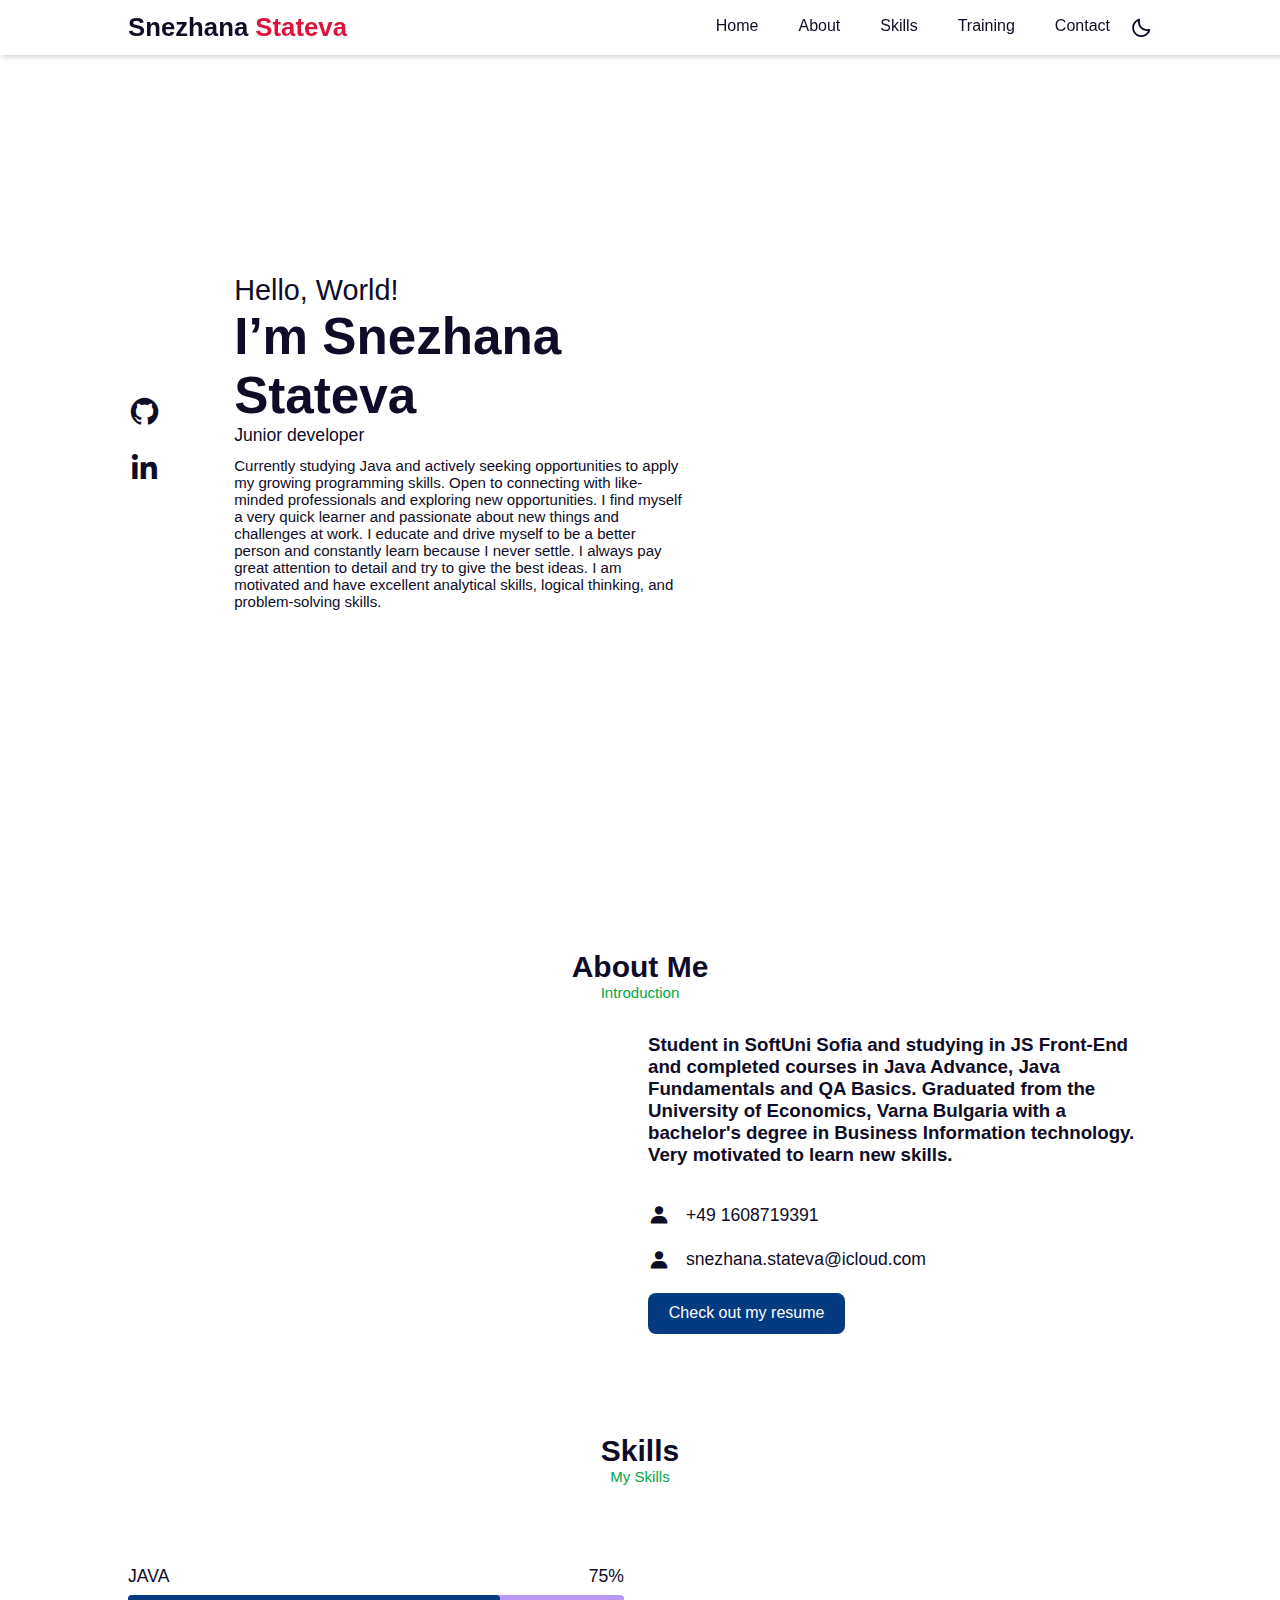
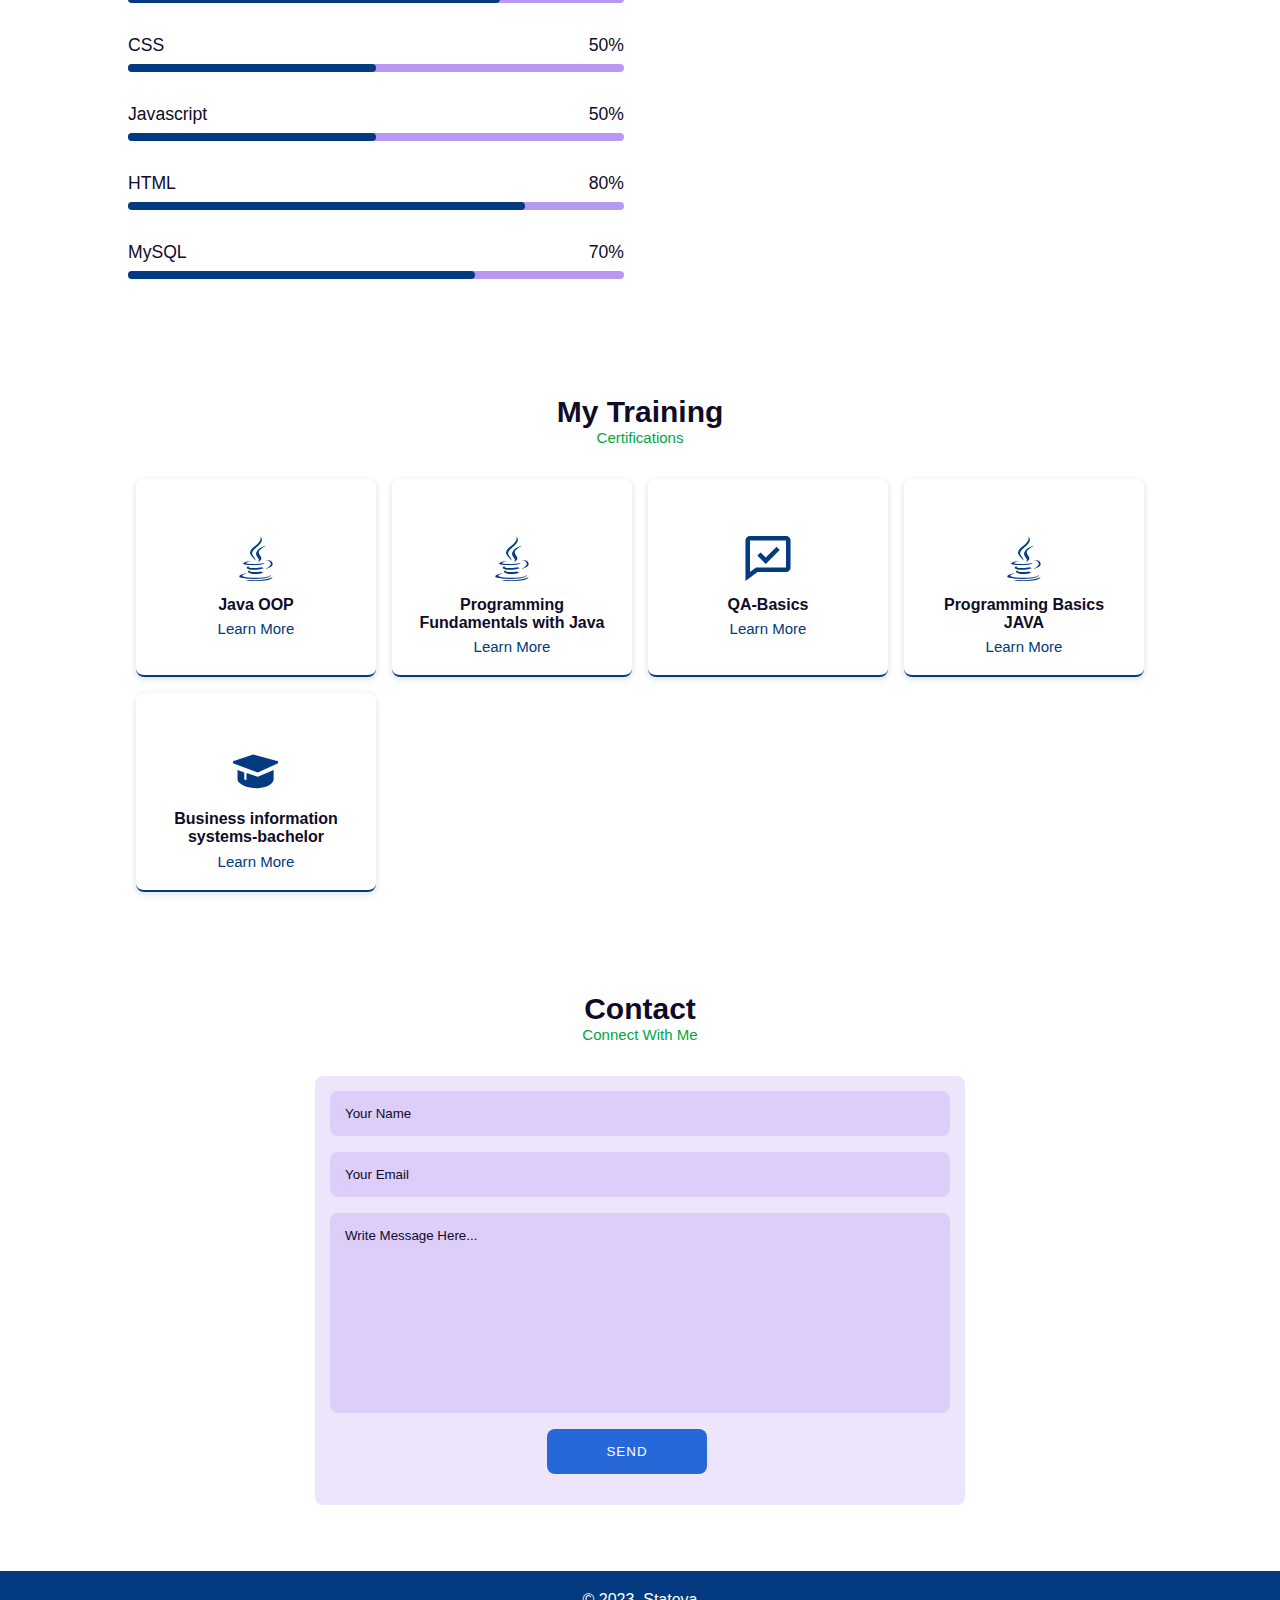
==== index.html @ 38f565ef "update" ====
<!DOCTYPE html>
<html lang="en">
<head>
    <meta charset="UTF-8">
    <meta http-equiv="X-UA-Compatible" content="IE=edge">
    <meta name="viewport" content="width=device-width, initial-scale=1.0">
    <title> Stateva - Personal Portfolio Website </title>
    <link rel="preload" as="image" imagesrcset="https://blog.thesimplifieddev.com/wp-content/uploads/2023/01/Portfolio-1-1024x510.jpg 1024w, https://blog.thesimplifieddev.com/wp-content/uploads/2023/01/Portfolio-1-1200x598.jpg 1200w, https://blog.thesimplifieddev.com/wp-content/uploads/2023/01/Portfolio-1.jpg 1324w" imagesizes="(max-width: 860px) 100vw, 860px" /><link rel="preload" as="font" href="https://blog.thesimplifieddev.com/wp-content/themes/smart-mag/css/icons/fonts/ts-icons.woff2?v2.4" type="font/woff2" crossorigin="anonymous" />
    <link rel="stylesheet" href="style.css">
   <link rel="stylesheet" href="https://cdn.jsdelivr.net/npm/boxicons@latest/css/boxicons.min.css">
 <link data-minify="1" rel="stylesheet" href="https://blog.thesimplifieddev.com/wp-content/cache/min/1/npm/boxicons@latest/css/boxicons.min.css?ver=1680857252">
    
</head>
<body>
    <!-- Navbar  Section Start -->
    <header>
        <a href="#" class="logo">Snezhana <span>Stateva</span></a>
        <div class="bx bx-menu" id="menu-icon"></div>
        <ul class="navbar">
            <li><a href="#home">Home</a></li>
            <li><a href="#about">About</a></li>
            <li><a href="#skills">Skills</a></li>
            <li><a href="#services">Training</a></li>
            <li><a href="#contact">Contact</a></li>
            <div class="bx bx-moon" id="darkmode"></div>
        </ul>
    </header>
    <!-- Navbar Section End -->
    <!-- Home Section Start -->
    <section class="home" id="home">
        
        <div class="social">
            <a href="https://github.com/Stateva91"><i class="bx bxl-github"></i></a>
            <a href="https://www.linkedin.com/in/snezhana-stateva-337547242/"><i class="bx bxl-linkedin"></i></a>
            
        </div>
    
      <div class="home-img">
        <img src="Lovepik_com-450009631-Office work flat illustration.png" alt="">
      </div>
      <div class="hero"> 
        <div class="cube"></div>
        <div class="cube"></div>
        <div class="cube"></div>
        <div class="cube"></div>
        <div class="cube"></div>
        <div class="cube"></div>
      
      <div class="home-text">
       
        <span>Hello, World!</span>
        <h1>I’m Snezhana Stateva</h1>
        <h2>Junior developer </h2>
        <p>Currently studying Java and actively seeking opportunities to apply my growing programming skills. 
            Open to connecting with like-minded professionals and exploring new opportunities.
             I find myself a very quick learner and passionate about new things and challenges at work.
              I educate and drive myself to be a better person and constantly learn because I never settle. 
              I always pay great attention to detail and try to give the best ideas. 
              I am motivated and have excellent analytical skills, logical thinking, and problem-solving skills.</p>
       <!--<a href="#contact" class="btn">Download CV</a>--> 
 
      </div>
      
      </div>


    </section>
    <!-- Home Section End -->
    <!-- About Section Start -->
    <section class="about" id="about">
        <div class="heading">
            <h2>About Me</h2>
            <span>Introduction</span>
        </div>
        <div class="about-container">
            <div class="about-img">
                <img src="main.jpg" alt="">
            </div>
            <div class="about-text">
                <h3>Student in SoftUni Sofia and studying in JS Front-End and completed courses in Java Advance, Java Fundamentals and QA Basics. Graduated from the University of Economics, Varna
                    Bulgaria with a bachelor's degree in Business Information technology. Very motivated to learn new skills.</h3>
              <div class="information">
                <div class="info-box">
                   <!-- <i class="bx bxs-user"></i>
                 <span>Name</span>--> 
                </div>
                <div class="info-box">
                    <i class="bx bxs-user"></i>
                    <span>+49 1608719391</span>
                 </div>
                 <div class="info-box">
                    <i class="bx bxs-user"></i>
                    <span>snezhana.stateva@icloud.com</span>
                 </div>
              </div>
              <a href="/resume.html" class="btn">Check out my resume</a>
             </div>
        </div>
     
                  
    </section>
    <!-- About Section End -->
    <!-- Skills Section Start -->
    <section class="skills" id="skills">
        <div class="heading">
            <h2>Skills</h2>
            <span>My Skills</span>
        </div>
        <div class="skills-container">
            <div class="bars">
                <div class="bars-box">
                    <h3>JAVA</h3>
                    <span>75%</span>
                    <div class="light-bar"></div>
                    <div class="percent-bar java-bar"></div>
                </div>
                     <div class="bars-box">
                        <h3>CSS</h3>
                        <span>50%</span>
                        <div class="light-bar"></div>
                        <div class="percent-bar css-bar"></div>
                    </div>
                    <div class="bars-box">
                        <h3>Javascript</h3>
                        <span>50%</span>
                        <div class="light-bar"></div>
                        <div class="percent-bar js-bar"></div>
                    </div>
                    
                    <div class="bars-box">
                        <h3>HTML</h3>
                        <span>80%</span>
                        <div class="light-bar"></div>
                        <div class="percent-bar html-bar"></div>
                    </div>

                    <div class="bars-box">
                        <h3>MySQL</h3>
                        <span>70%</span>
                        <div class="light-bar"></div>
                        <div class="percent-bar mysql-bar"></div>
                    </div>
                   
                <!--<img decoding="async" src="data:image/svg+xml,%3Csvg%20xmlns='http://www.w3.org/2000/svg'%20viewBox='0%200%200%200'%3E%3C/svg%3E" alt="Skill" data-lazy-src="main.png"><noscript><img decoding="async" src="main.png" alt="Skill"></noscript>-->
                </div>
                <div class="skills-img">
                    <img src="img.png" alt="" width="100%">
                </div>
            </div>
    
            </section>
    <!-- Skills Section End -->
    <!-- Services Section Start -->
    <section class="services" id="services">
        <div class="heading">
            <h2>My Training</h2>
            <span>Certifications</span> 
        </div>
        <div class="services-container">
            <div class="services-box">
                <i class="bx bxl-java"></i>
                <h3>Java OOP</h3>
                <a href="https://softuni.bg/Certificates/Details/181547/a4155b5b">Learn More</a>
            </div>
            <div class="services-box">
                <i class="bx bxl-java"></i>
                 <h3>Programming Fundamentals with Java</h3>
                <a href="https://softuni.bg/Certificates/Details/169301/09887ffe">Learn More</a>
                
            </div>
            <div class="services-box">
                <i class="bx bx-comment-check"></i>
                <h3>QA-Basics</h3>
                <a href="https://softuni.bg/Certificates/Details/153901/edf9c5da">Learn More</a>
            </div>
            <div class="services-box">
                <i class="bx bxl-java"></i>
                <h3>Programming Basics JAVA</h3>
                <a href="https://softuni.bg/Certificates/Details/134585/1c28729b">Learn More</a>
            </div>
            <div class="services-box">
                <i class="bx bxs-graduation"></i>
                <h3>Business information systems-bachelor</h3>
                <a href="https://softuni.bg/Certificates/Details/134585/1c28729b">Learn More</a>
            </div>
        </div>
                
    </section>
    <!-- Services Section End -->
    <!-- Contact Section Start -->
    <section class="contact" id="contact">
        <div class="heading">
            <h2>Contact</h2>
            <span>Connect With Me </span> 
        </div>
            <div class="contact-form">
            <form action="#">
                <input type="text" placeholder="Your Name">
                <input type="email" name="" id="" placeholder="Your Email">
                <textarea name="" id="" cols="30" rows="10" placeholder="Write Message Here..."></textarea>
                <input type="button" value="Send" class="contact-button">
            </form>
        </div> 
    </section>
    
    <!-- Contact Section End -->
   <!-- <div class="footer">
        <h2>Follow Us</h2>
        <div class="footer-social">
            <a href="#"><i class="bx bxl-facebook"></i></a>
            <a href="#"><i class="bx bxl-twitter"></i></a>
        </div>-->
    </div>
        <div class="copyright">
            © 2023, Stateva 
            <p></p>
        </div>
        
    <!-- Javascript -->
    <script src="script.js"></script>
<!-- <script>class RocketElementorAnimation{constructor(){this.deviceMode=document.createElement("span"),this.deviceMode.id="elementor-device-mode",this.deviceMode.setAttribute("class","elementor-screen-only"),document.body.appendChild(this.deviceMode)}_detectAnimations(){let t=getComputedStyle(this.deviceMode,":after").content.replace(/"/g,"");this.animationSettingKeys=this._listAnimationSettingsKeys(t),document.querySelectorAll(".elementor-invisible[data-settings]").forEach(t=>{const e=t.getBoundingClientRect();if(e.bottom>=0&&e.top<=window.innerHeight)try{this._animateElement(t)}catch(t){}})}_animateElement(t){const e=JSON.parse(t.dataset.settings),i=e._animation_delay||e.animation_delay||0,n=e[this.animationSettingKeys.find(t=>e[t])];if("none"===n)return void t.classList.remove("elementor-invisible");t.classList.remove(n),this.currentAnimation&&t.classList.remove(this.currentAnimation),this.currentAnimation=n;let s=setTimeout(()=>{t.classList.remove("elementor-invisible"),t.classList.add("animated",n),this._removeAnimationSettings(t,e)},i);window.addEventListener("rocket-startLoading",function(){clearTimeout(s)})}_listAnimationSettingsKeys(t="mobile"){const e=[""];switch(t){case"mobile":e.unshift("_mobile");case"tablet":e.unshift("_tablet");case"desktop":e.unshift("_desktop")}const i=[];return["animation","_animation"].forEach(t=>{e.forEach(e=>{i.push(t+e)})}),i}_removeAnimationSettings(t,e){this._listAnimationSettingsKeys().forEach(t=>delete e[t]),t.dataset.settings=JSON.stringify(e)}static run(){const t=new RocketElementorAnimation;requestAnimationFrame(t._detectAnimations.bind(t))}}document.addEventListener("DOMContentLoaded",RocketElementorAnimation.run);</script>-->
</body>
</html>
---- style.css ----
@import url(“https://fonts.googleapis.com/css2?family=Poppins:wght@200;300;400;500;600;700&display=swap”);
* {
    margin: 0;
    padding: 0;
    box-sizing: border-box;
    list-style: none;
    text-decoration: none;
    scroll-behavior: smooth;
    scroll-padding-top: 2rem;
    font-family: “Poppins”, sans-serif;
}
:root {
    --main-color: #033a80;
    --bg-color: #fff;
    --text-color: #0f0c27;
    /*--hover: hsla(260, 100%, 51%, 0.825);*/
    --hover: #fff(260, 100%, 51%, 0.825);
    --big-font: 3.2rem;
    --medium-font: 1.8rem;
    --p-font: 0.941rem;
}
section {
    padding: 50px 10%;
}
body.active {
    --text-color: #fff;
    --bg-color: #0f0c27;
}
body {
    background: var(--bg-color);
    color: var(--text-color);
}
*::selection {
    color: var(--bg-color);
    background: var(--main-color);
}


.heading {
    text-align: center;
}
.heading h2 {
    font-size: 30px;
}
.heading span {
    font-size: var(--p-font);
    color: rgb(2, 166, 70);
}
header {
    position: fixed;
    width: 100%;
    top: 0;
    right: 0;
    z-index: 1000;
    display: flex;
    align-items: center;
    justify-content: space-between;
    background: var(--bg-color);
    padding: 13px 10%;
    transition: 0.2s;
    box-shadow: -3px -3px 7px #ffffff73,
        2px 2px 5px rgba(94, 104, 121, 0.288);
}
header.shadow {
    box-shadow: 0 0 4px rgb(14 55 54 / 15%);
}
.logo {
    font-size: 1.61rem;
    font-weight: 600;
    color: var(--text-color);
}
.logo span {
    font-size: 1.61rem;
    font-weight: 600;
    color: crimson;
}
.navbar {
    display: flex;
}
.navbar a {
    font-size: 1rem;
    padding: 10px 20px;
    color: var(--text-color);
    font-weight: 500;
}
.navbar a:hover {
    color: var(--hover);
}
#menu-icon {
    font-size: 24px;
    cursor: pointer;
    z-index: 10001;
    display: none;
}
#darkmode {
    font-size: 22px;
    cursor: pointer;
}
.home {
    position: relative;
    width: 100%;
    min-height: 100vh;
    display: grid;
    grid-template-columns: 0.2fr 1fr 1fr;
    align-items: center;
    gap: 1rem;
}
.home-img {
    order: 3;
    flex-direction: column;
}
.home-img img {
    width: 100%;
}
.home-text span {
    font-size: var(--medium-font);
    font-weight: 500;
    flex-direction: column;
}
.home-text h1 {
    font-size: var(--big-font);
    flex-direction: column;
}
.home-text h2 {
    font-size: 1.1rem;
    font-weight: 400;
}
.home-text p {
    font-size: var(--p-font);
    font-weight: 400;
    margin: 0.7rem 0 1rem;
}
.social {
    display: flex;
    flex-direction: column;
}
.social a {
    margin-bottom: 1rem;
    font-size: 33px;
    color: var(--text-color);
}
.social a:hover {
    color: var(--hover);
}
.btn {
    display: inline-block;
    background: var(--main-color);
    color: #fff;
    padding: 0.7rem 1.3rem;
    border-radius: 0.5rem;
}
/*:hover {
    background: var(--hover);
}*/
.about-container {
    display: grid;
    grid-template-columns: repeat(2, 1fr);
    gap: 1rem;
    margin-top: 2rem;
}
.about-img img {
    width: 80%;
    border-radius: 0.5rem;
}
.cv{
    display:grid;
    width: 80%;
    height: auto;
}
.about-text p {
    font-size: var(--p-font);
    font-weight: 400;
    text-align: justify;
}
.information {
    margin: 1rem 0 1.4rem;
}
.information .info-box {
    display: flex;
    align-items: center;
    margin-bottom: 1.4rem;
}
.information .info-box .bx {
    font-size: 22px;
}
.information .info-box span {
    font-weight: 400;
    margin-left: 1rem;
}
.skills-container {
    display: grid;
    grid-template-columns: repeat(2, 1fr);
    align-items: center;
    gap: 2rem;
    margin-top: 4rem;
}
.skills-img img {
    width: 80%;
    padding-left: 4rem;
    object-position: center;
}
.bars-box {
    position: relative;
    display: flex;
    justify-content: space-between;
    align-items: center;
    padding: 1rem 0;
    margin-bottom: 1rem;
}
.bars-box h3,
span {
    font-size: 1.1rem;
    font-weight: 500;
}
.light-bar {
    position: absolute;
    bottom: 0;
    left: 0;
    width: 100%;
    height: 0.5rem;
    background: hsla(260, 100%, 44%, 0.4);
    border-radius: 0.5rem;
}
.percent-bar {
    position: absolute;
    bottom: 0;
    left: 0;
    height: 0.5rem;
    background: var(--main-color);
    border-radius: 0.5rem;
}
.html-bar {
    width: 80%;
}
.java-bar {
    width: 75%;
}
.css-bar {
    width: 50%;
}
.js-bar {
    width: 50%;
}
.mysql-bar {
    width: 70%;
}
.services-container {
    display: grid;
    grid-template-columns: repeat(auto-fit, minmax(200px, auto));
    justify-content: center;
    gap: 1rem;
    margin-top: 2rem;
}
.services-box {
    padding: 20px;
    width: 240px;
    display: flex;
    flex-direction: column;
    align-items: center;
    text-align: center;
    border-radius: 0.5rem;
    border-bottom: 2px solid var(--main-color);
    box-shadow: 0 2px 7px rgb(14 55 54 / 15%);
}
.services-box:hover {
    background-color: #02225a;
}
.services-box h3 {
    font-size: 1rem;
    font-weight: 600;
    margin: 0.7rem 0 0.4rem;
}
.services-box:hover h3 {
    color: #fff;
}
.services-box .bx {
    padding-top: 2rem;
    font-size: 54px;
    color: var(--main-color);
}
.services-box:hover .bx {
    color: #22cf91;
}
.services-box a {
    color: var(--main-color);
    font-size: var(--p-font);
    font-weight: 500;
}
.services-box:hover a {
    color: #8b8a8f;
}
.contact-form {
    display: grid;
    place-items: center;
    margin-top: 2rem;
}
.contact-form form {
    display: flex;
    flex-direction: column;
    width: 650px;
}
form, input, textarea {
    padding: 15px;
    border-radius: 0.5rem;
    width: 100%;
    border: none;
    outline: none;
    background: hsla(260, 100%, 44%, 0.1);
    margin-bottom: 1rem;
    color: var(--text-color);
}
form input::placeholder,
textarea::placeholder {
    color: var(--text-color);
}
form textarea {
    resize: none;
    height: 200px;
}
.contact-button {
    width: 160px;
    cursor: pointer;
    background: #2768d9;
    color: #fff;
    justify-content: center;
    text-transform: uppercase;
    letter-spacing: 1px;
    margin-left: 35%;
}
.contact-button:hover {
    background: var(--hover);
}
.footer {
    display: grid;
    place-items: center;
    padding: 20px;
    color: #000;
}
.footer h2 {
    font-size: 1.5rem;
    margin-bottom: 1.6rem;
    color: var(--text-color)
}
.footer-social a i {
    color: rgb(107, 111, 161);
    font-size: 25px;
    margin-left: 10px;
    text-align: center;
    line-height: 40px;
    background-color: #fff;
    border-radius: 50%;
    width: 40px;
    height: 40px;
}
.copyright {
    padding: 20px;
    background: var(--main-color);
    text-align: center;
    color: #fff;
}
.copyright a {
    color: #22cf91;
}
/* For Mobile */
@media (max-width: 991px) {
    header {
        padding: 18px 4%;
    }
    section {
        padding: 50px 4%;
    }
}
@media (max-width: 881px) {
    :root {
        --big-font: 2.7rem;
        --medium-font: 1.4rem;
    }
}
@media (max-width: 768px) {
    :root {
        --big-font: 2.4rem;
        --medium-font: 1.2rem;
    }
    header {
        padding: 11px 4%;
    }
    #menu-icon {
        display: initial;
        color: var(--text-color);
    }
    header .navbar {
        position: absolute;
        top: -500px;
        left: 0;
        right: 0;
        display: flex;
        flex-direction: column;
        background: var(--bg-color);
        box-shadow: 0 4px 4px rgb(0 0 0 / 10%);
        transition: 0.2s ease;
        text-align: center;
    }
    .navbar.active {
        top: 100%;
    }
    .navbar a {
        padding: 1.5rem;
        display: block;
        background: var(--bg-color);
    }
    #darkmode {
        position: absolute;
        top: 1.4rem;
        right: 2rem;
    }
    .scroll-down {
        display: none;
    }
    .home {
        /*grid-template-columns: 0.5fr 3fr;*/
        grid-template-columns: 1fr ;
    }
    .home-text {
        grid-column: 1/3;
        padding-left: 1.4rem;
        
        
    }
    .home-img {
        order: initial;
    }
    .about-container {
        grid-template-columns: 1fr;
    }
    .about-img {
        display: flex;
        justify-content: center;
    }
    .skills-container {
        grid-template-columns: 1fr;
    }
    .skills-img img {
        padding-left: 0;
    }
    .skills-img {
        padding-top: 2rem;
        display: flex;
        justify-content: center;
    }
    .contact-form form {
        width: 300px;
    }
    .contact-button {
        margin-left: 25%;
    }
}
@media (max-width: 340px) {
    :root {
        --big-font: 1.7rem;
        --medium-font: 1.1rem;
    }
    .home-text span {
        font-size: 1rem;
    }
    .home-text h2 {
        font-size: 0.9rem;
        font-weight: 500;
    }
    .information .info-box span {
        font-size: 1rem;
    }
    .contact-form form {
        width: 300px;
    }
    .contact-button {
        margin-left: 25%;
    }
}




/*.hero {
  
  position:relative;
  height: 100vh;
  overflow: hidden;
 
}*/


.cube {
  position: absolute;
  top: 80vh;
  left: 45vw;
  width: 10px;
  height: 10px;
  border: solid 1px #7156b0;
  transform-origin: top left;
  transform: scale(0) rotate(0deg) translate(-50%, -50%);
  -webkit-animation: cube 12s ease-in forwards infinite;
          animation: cube 12s ease-in forwards infinite;
}
.cube:nth-child(2n) {
  border-color: #a769cd;
}
.cube:nth-child(2) {
  -webkit-animation-delay: 2s;
          animation-delay: 2s;
  left: 25vw;
  top: 40vh;
}
.cube:nth-child(3) {
  -webkit-animation-delay: 4s;
          animation-delay: 4s;
  left: 75vw;
  top: 50vh;
}
.cube:nth-child(4) {
  -webkit-animation-delay: 6s;
          animation-delay: 6s;
  left: 90vw;
  top: 10vh;
}
.cube:nth-child(5) {
  -webkit-animation-delay: 8s;
          animation-delay: 8s;
  left: 10vw;
  top: 85vh;
}
.cube:nth-child(6) {
  -webkit-animation-delay: 10s;
          animation-delay: 10s;
  left: 50vw;
  top: 10vh;
}

@-webkit-keyframes cube {
  from {
    transform: scale(0) rotate(0deg) translate(-50%, -50%);
    opacity: 1;
  }
  to {
    transform: scale(20) rotate(960deg) translate(-50%, -50%);
    opacity: 0;
  }
}

@keyframes cube {
  from {
    transform: scale(0) rotate(0deg) translate(-50%, -50%);
    opacity: 1;
  }
  to {
    transform: scale(20) rotate(960deg) translate(-50%, -50%);
    opacity: 0;
  }
}
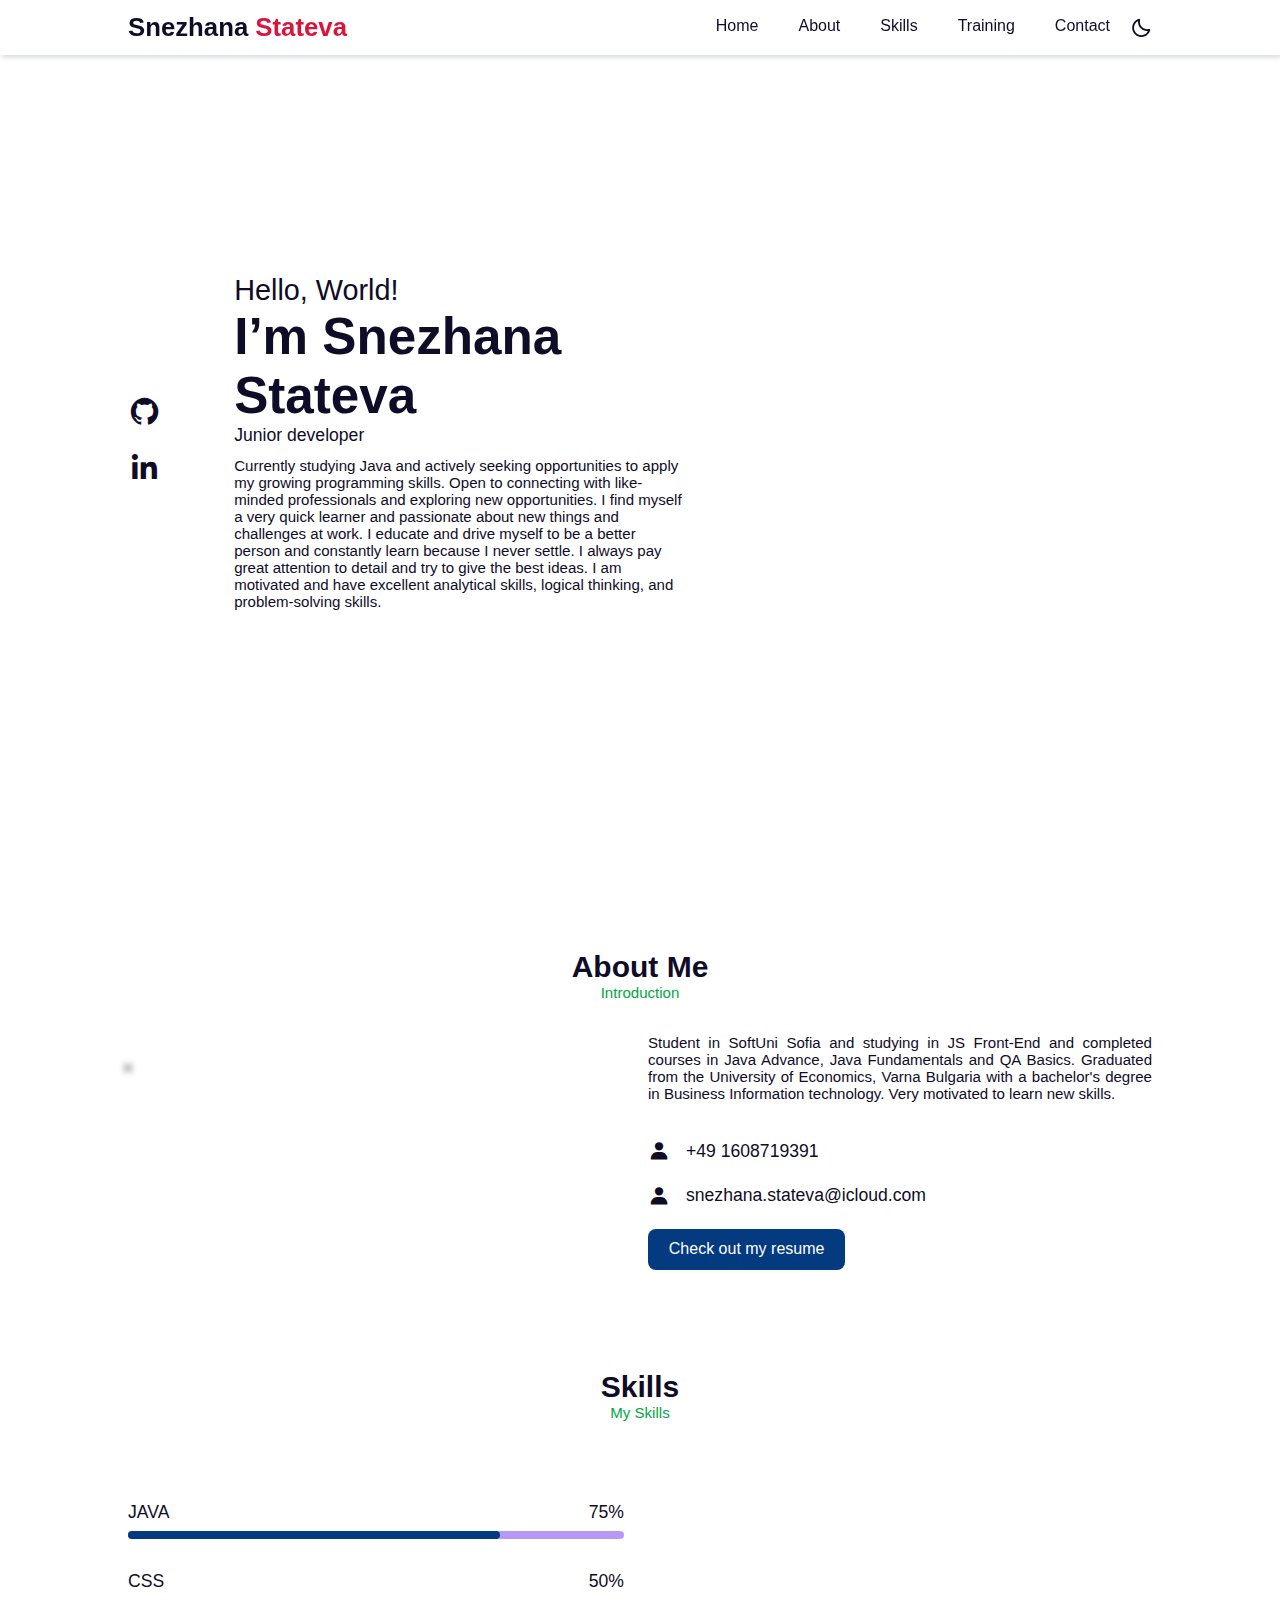
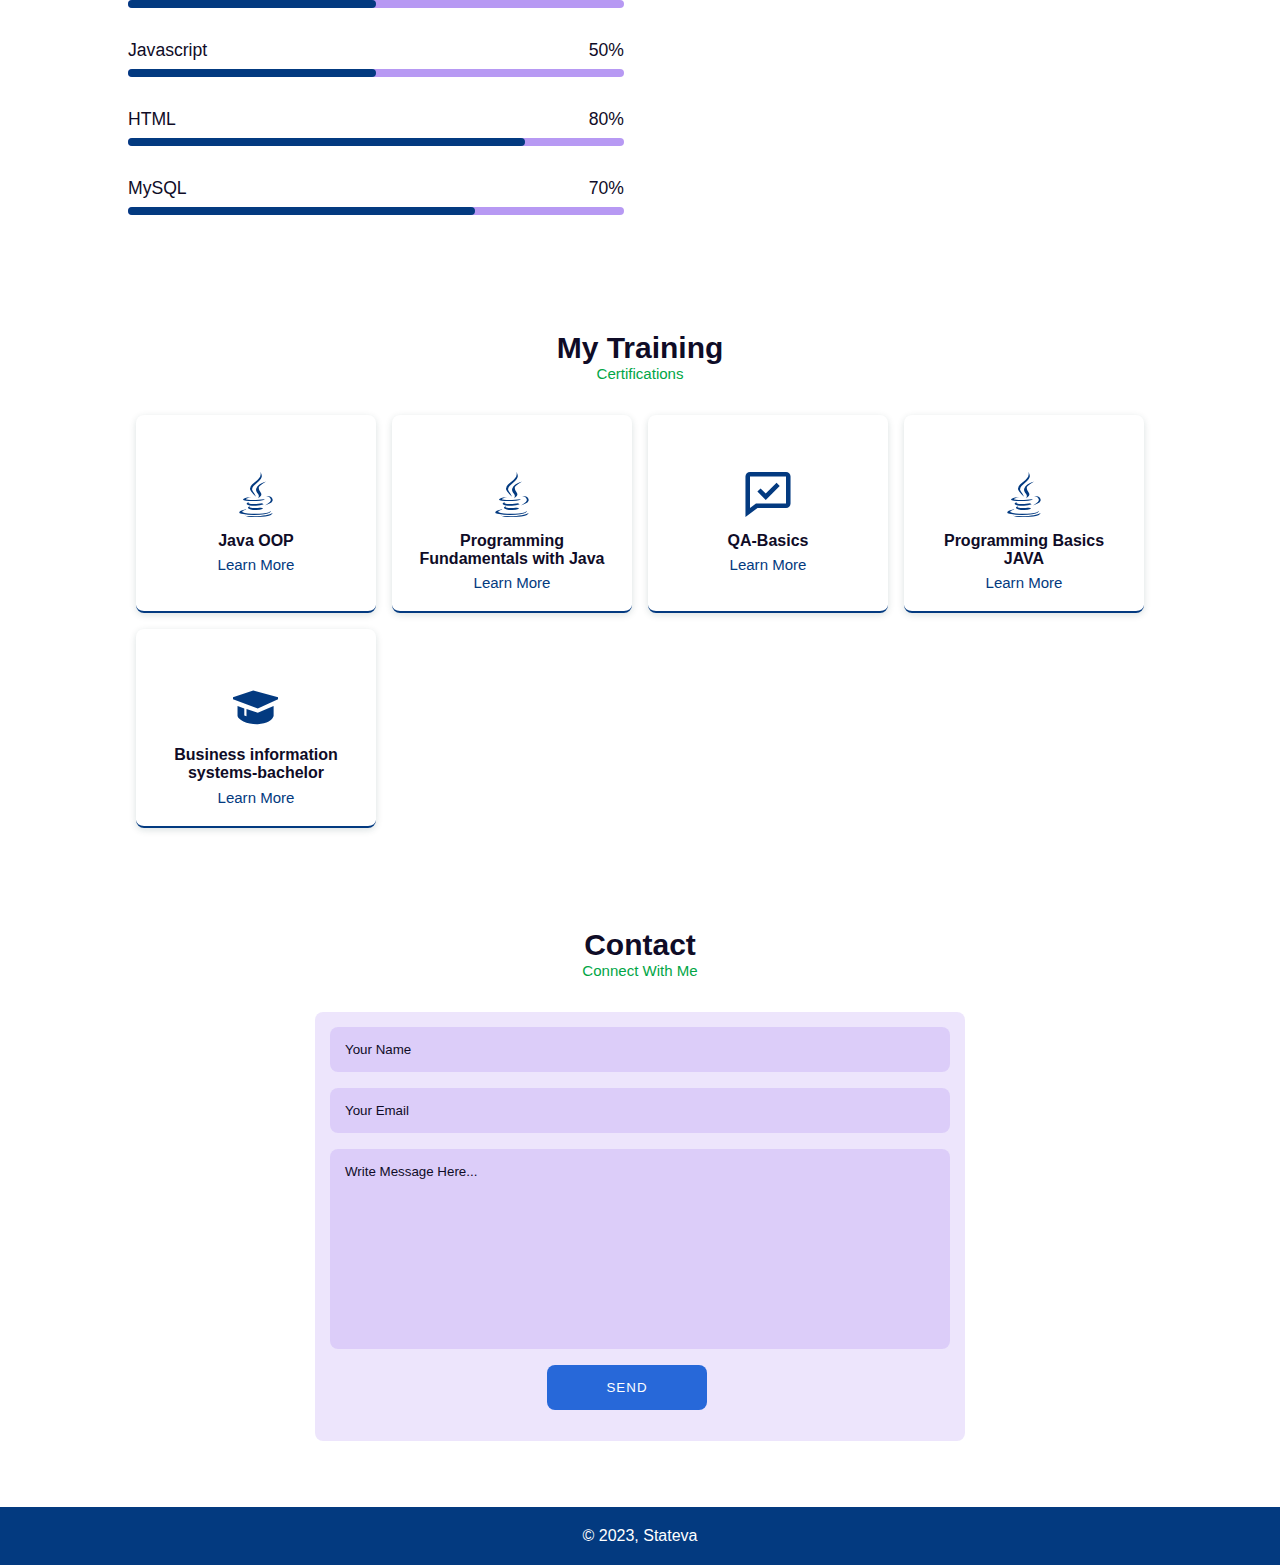
==== commit e8f9fb12: "update" ====
--- a/index.html
+++ b/index.html
@@ -78,8 +78,8 @@
                 <img src="main.jpg" alt="">
             </div>
             <div class="about-text">
-                <h3>Student in SoftUni Sofia and studying in JS Front-End and completed courses in Java Advance, Java Fundamentals and QA Basics. Graduated from the University of Economics, Varna
-                    Bulgaria with a bachelor's degree in Business Information technology. Very motivated to learn new skills.</h3>
+                <p>Student in SoftUni Sofia and studying in JS Front-End and completed courses in Java Advance, Java Fundamentals and QA Basics. Graduated from the University of Economics, Varna
+                    Bulgaria with a bachelor's degree in Business Information technology. Very motivated to learn new skills.</p>
               <div class="information">
                 <div class="info-box">
                    <!-- <i class="bx bxs-user"></i>
@@ -94,7 +94,7 @@
                     <span>snezhana.stateva@icloud.com</span>
                  </div>
               </div>
-              <a href="/resume.html" class="btn">Check out my resume</a>
+              <a href="/Stateva.pdf" class="btn" download>Check out my resume</a>
              </div>
         </div>
      
@@ -142,7 +142,7 @@
                         <div class="percent-bar mysql-bar"></div>
                     </div>
                    
-                <!--<img decoding="async" src="data:image/svg+xml,%3Csvg%20xmlns='http://www.w3.org/2000/svg'%20viewBox='0%200%200%200'%3E%3C/svg%3E" alt="Skill" data-lazy-src="main.png"><noscript><img decoding="async" src="main.png" alt="Skill"></noscript>-->
+               
                 </div>
                 <div class="skills-img">
                     <img src="img.png" alt="" width="100%">
--- a/style.css
+++ b/style.css
@@ -162,6 +162,24 @@
 .about-img img {
     width: 80%;
     border-radius: 0.5rem;
+    box-shadow: 0 20px 5px 5px rgba(0,0,0,0.2);
+    animation: animate 5s ease-in-out infinite;
+    transition: all 1s ease-in-out;
+}
+@keyframes animate{
+    0%{
+        border-radius: 60% 40% 30% 70%/60% 30%
+        70% 40%;
+    }
+    50%{
+        border-radius: 30% 60% 70% 40%/50% 60%
+        30% 60%;
+    }
+    100%{
+        border-radius: 60% 40% 30% 70%/60% 30%
+        70% 40%;
+    }
+
 }
 .cv{
     display:grid;
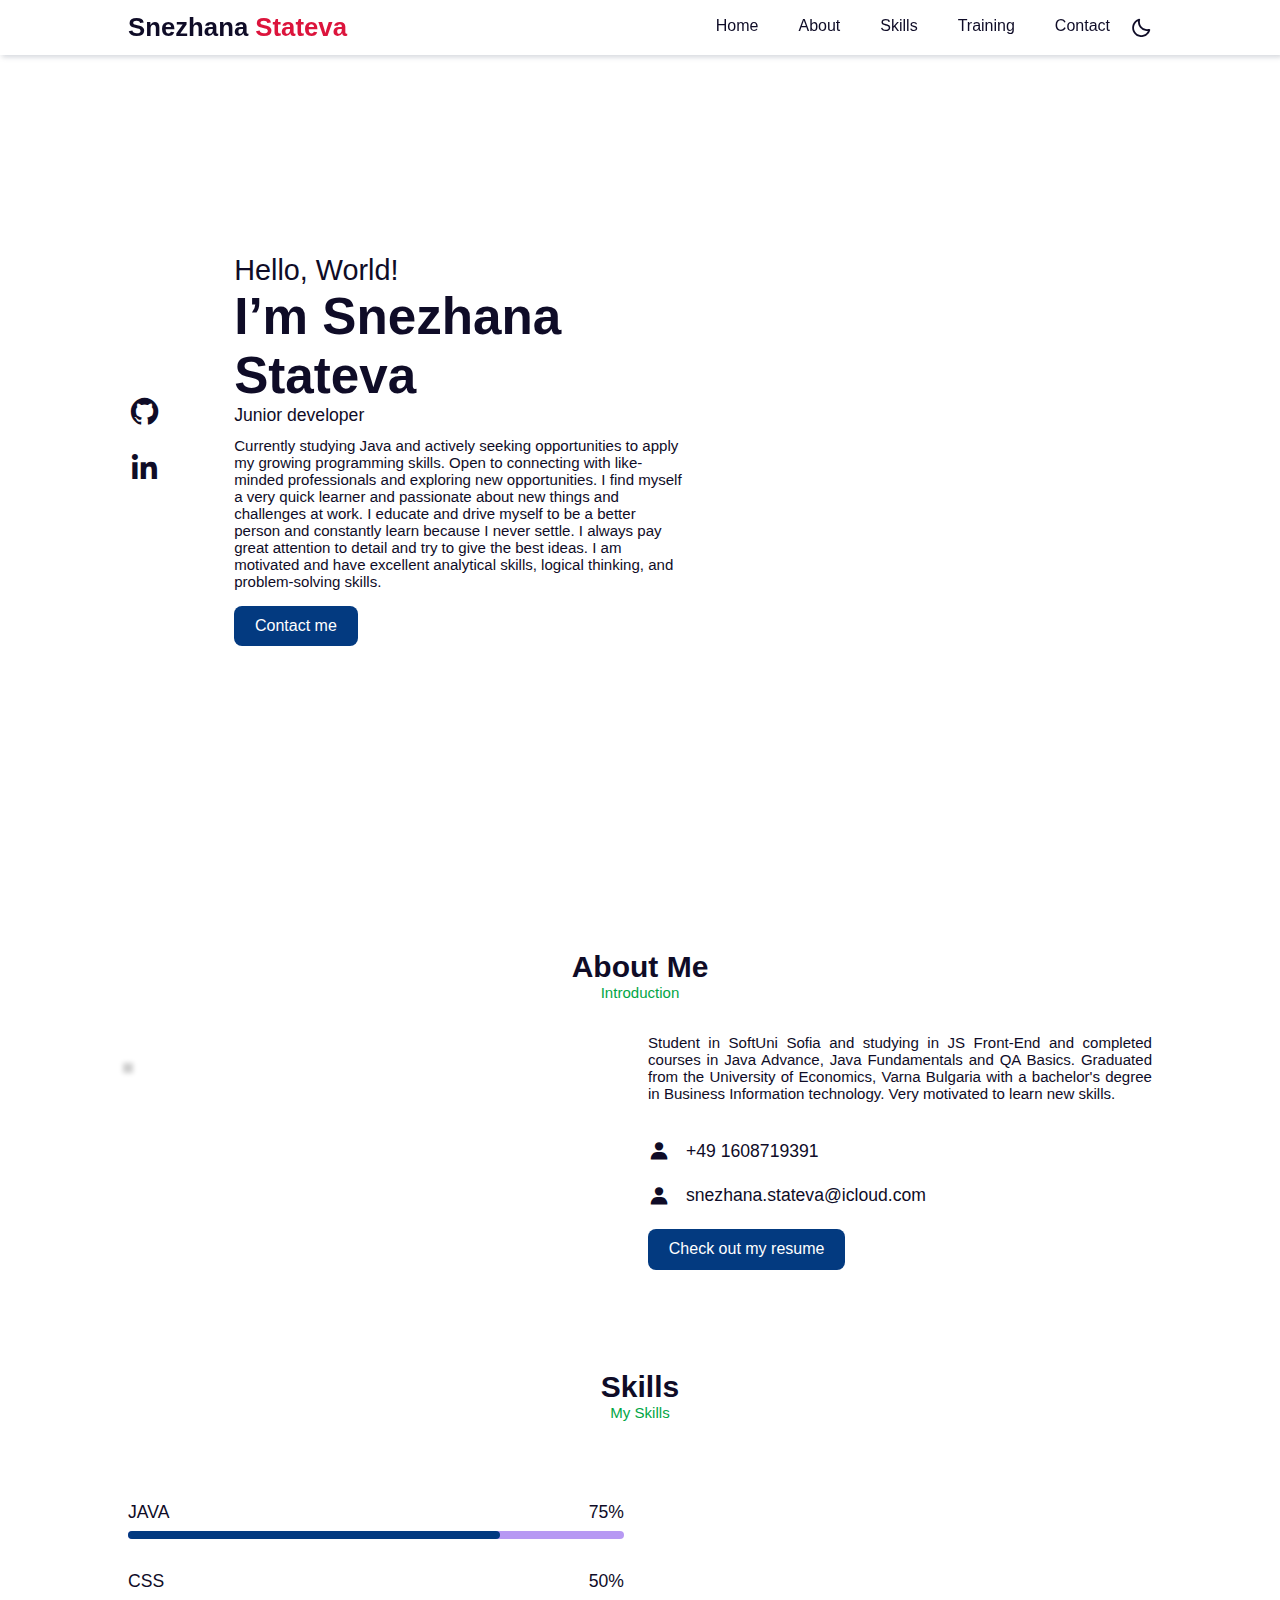
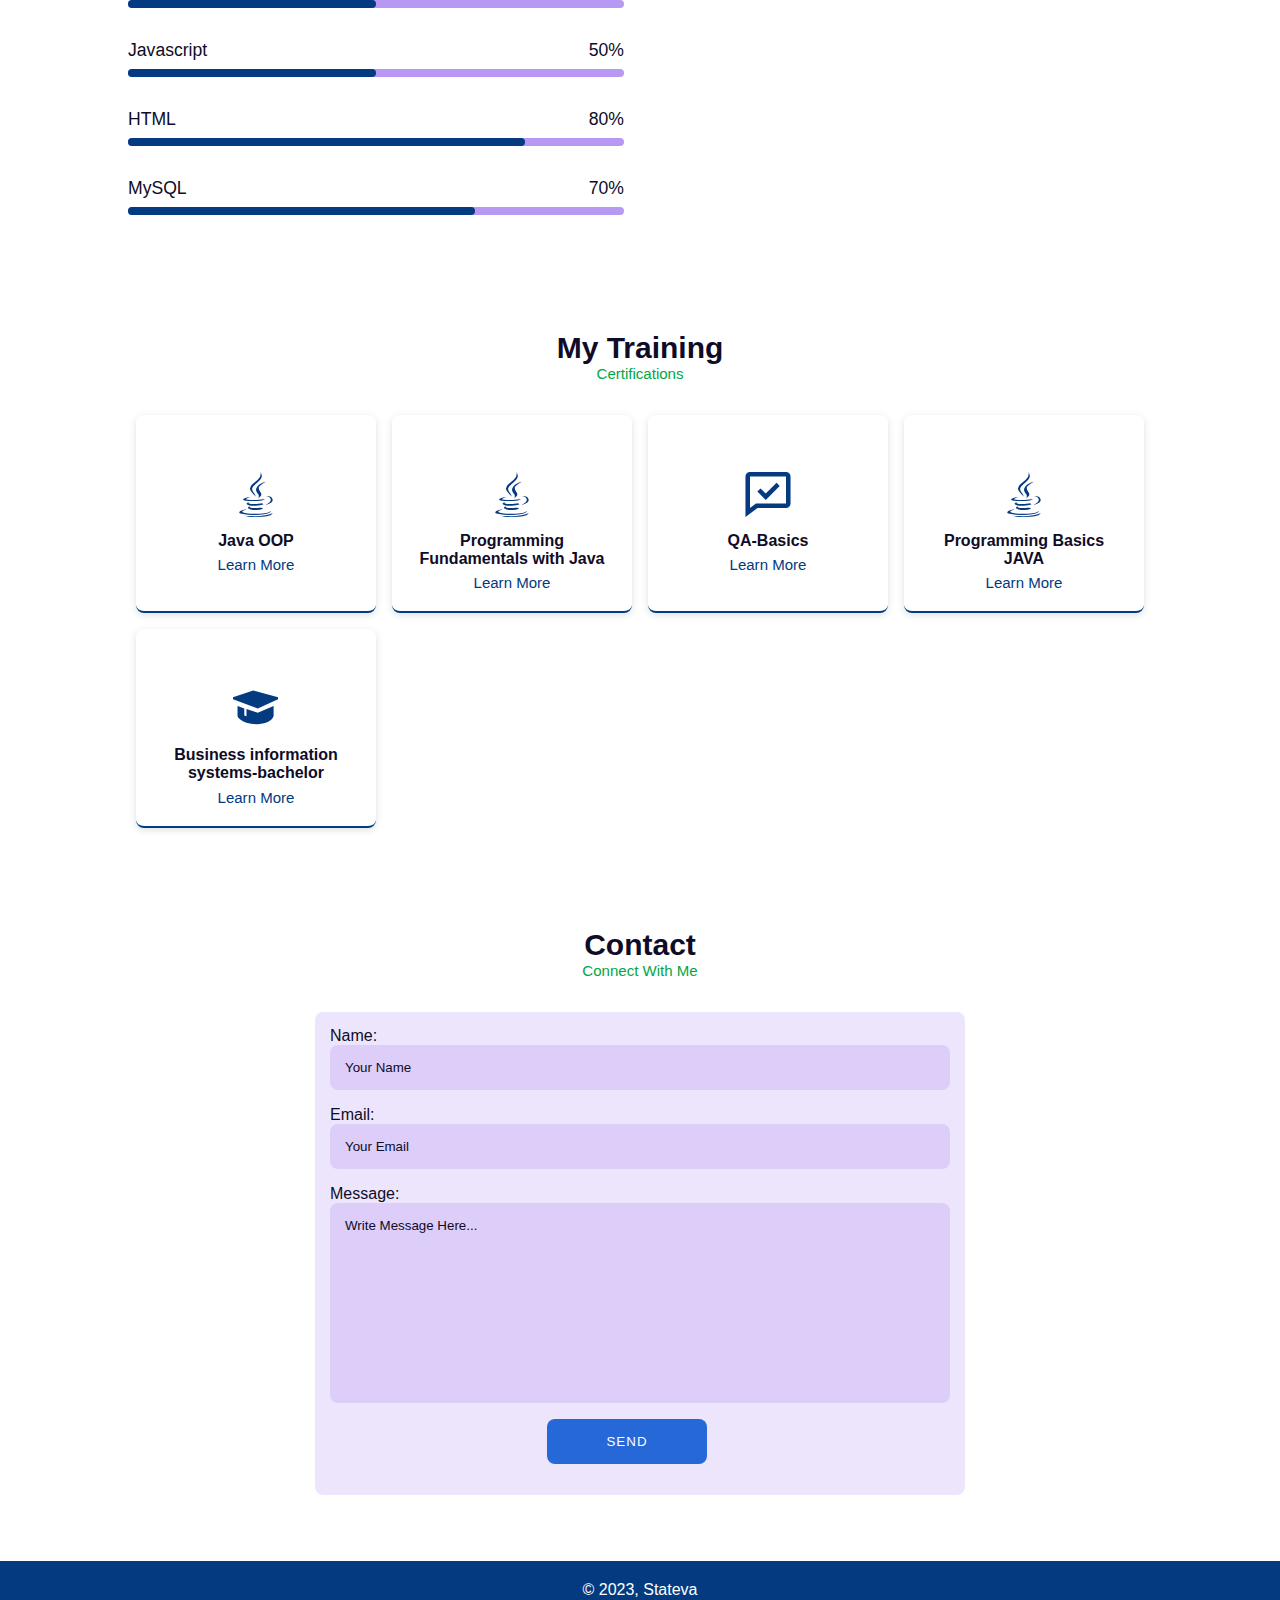
==== commit f5acd55c: "update" ====
--- a/index.html
+++ b/index.html
@@ -58,7 +58,7 @@
               I educate and drive myself to be a better person and constantly learn because I never settle. 
               I always pay great attention to detail and try to give the best ideas. 
               I am motivated and have excellent analytical skills, logical thinking, and problem-solving skills.</p>
-       <!--<a href="#contact" class="btn">Download CV</a>--> 
+       <a  class="btn" href="mailto:snejigeorgieva@hotmail.com">Contact me</a>
  
       </div>
       
@@ -195,11 +195,14 @@
             <span>Connect With Me </span> 
         </div>
             <div class="contact-form">
-            <form action="#">
-                <input type="text" placeholder="Your Name">
-                <input type="email" name="" id="" placeholder="Your Email">
-                <textarea name="" id="" cols="30" rows="10" placeholder="Write Message Here..."></textarea>
-                <input type="button" value="Send" class="contact-button">
+            <form action="#" method="post">
+                <label for="name">Name:</label>
+                <input type="text" name="name" id="name" placeholder="Your Name" required>
+                <label for="email">Email:</label>
+                <input type="email" name="email" id="email" placeholder="Your Email" required>
+                <label for="email">Message:</label>
+                <textarea name="message" id="message" cols="30" rows="10" placeholder="Write Message Here..." required></textarea>
+                <input type="submit" value="Send" class="contact-button">
             </form>
         </div> 
     </section>
--- a/style.css
+++ b/style.css
@@ -214,9 +214,25 @@
     margin-top: 4rem;
 }
 .skills-img img {
-    width: 80%;
+    width: 90%;
     padding-left: 4rem;
     object-position: center;
+    animation: animate 5s ease-in-out infinite;
+    transition: all 1s ease-in-out;
+}
+@keyframes animate{
+    0%{
+        border-radius: 60% 40% 30% 70%/60% 30%
+        70% 40%;
+    }
+    50%{
+        border-radius: 30% 60% 70% 40%/50% 60%
+        30% 60%;
+    }
+    100%{
+        border-radius: 60% 40% 30% 70%/60% 30%
+        70% 40%;
+    }
 }
 .bars-box {
     position: relative;
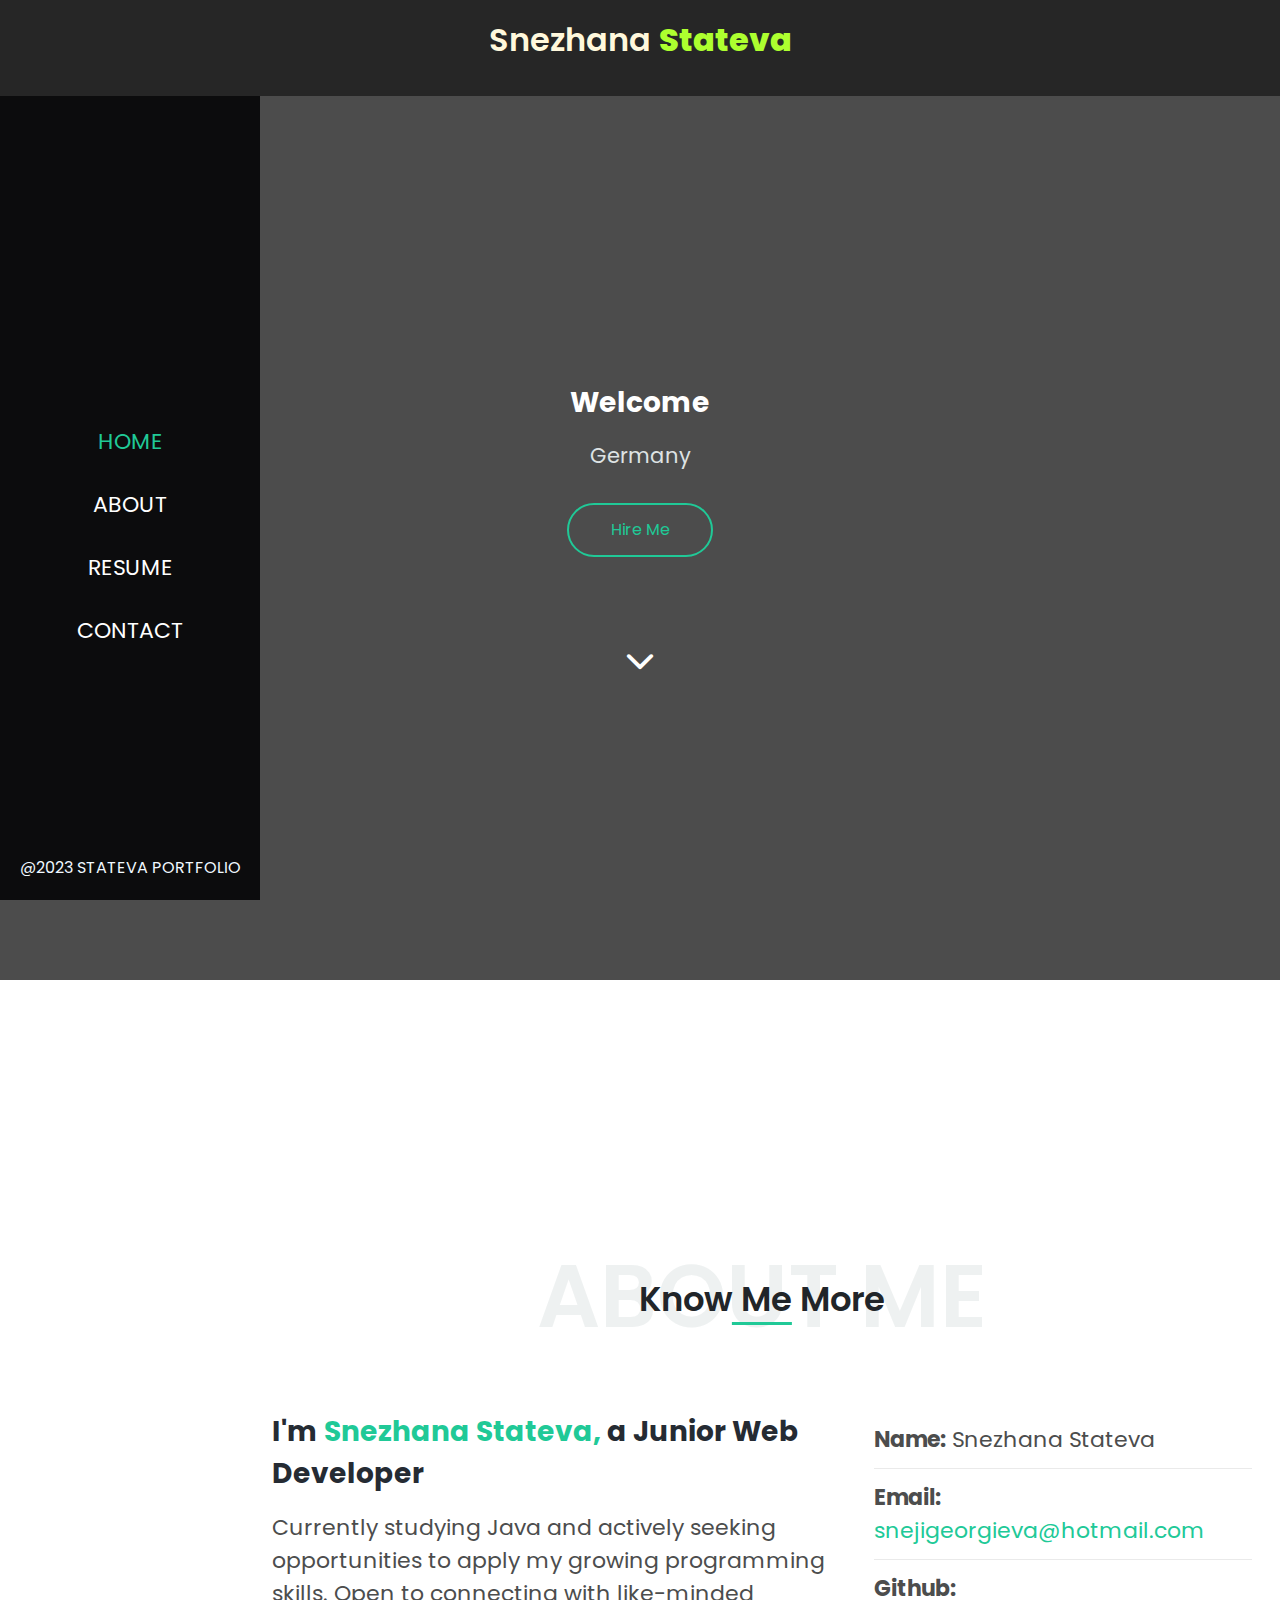
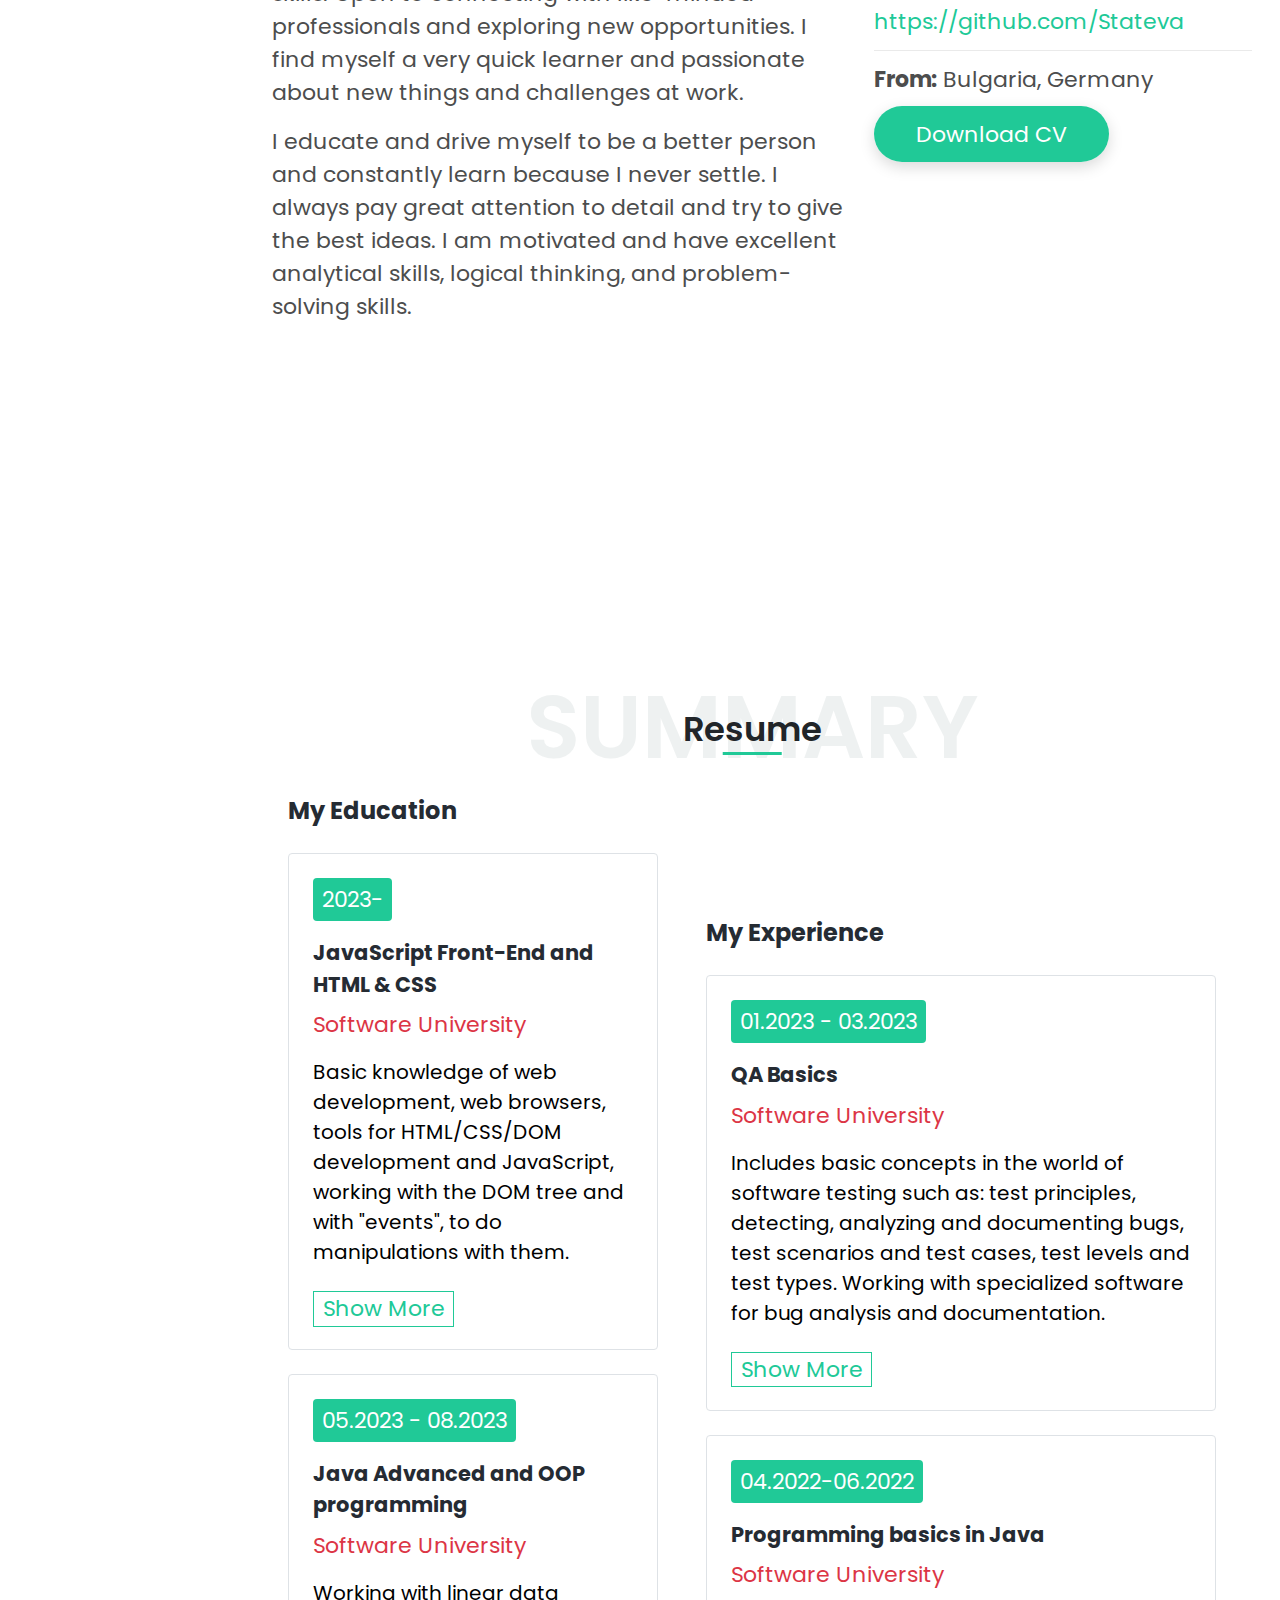
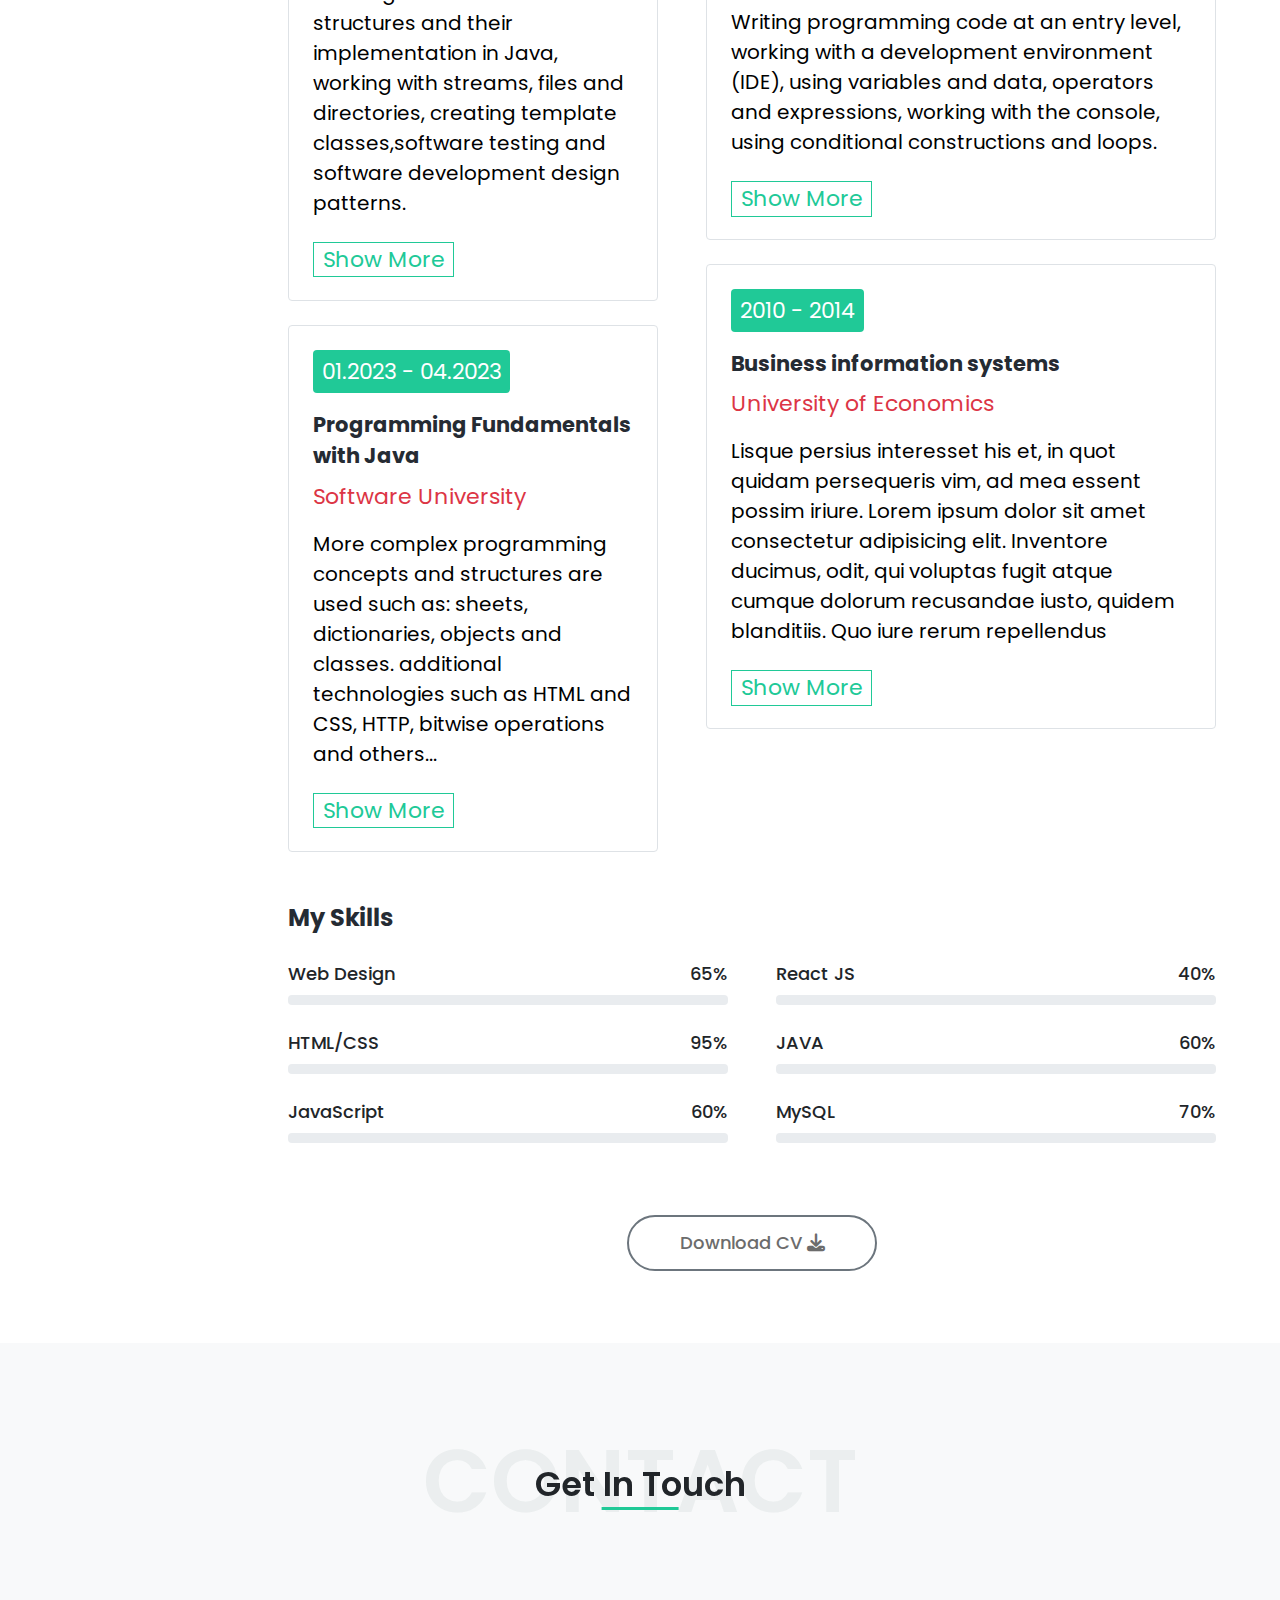
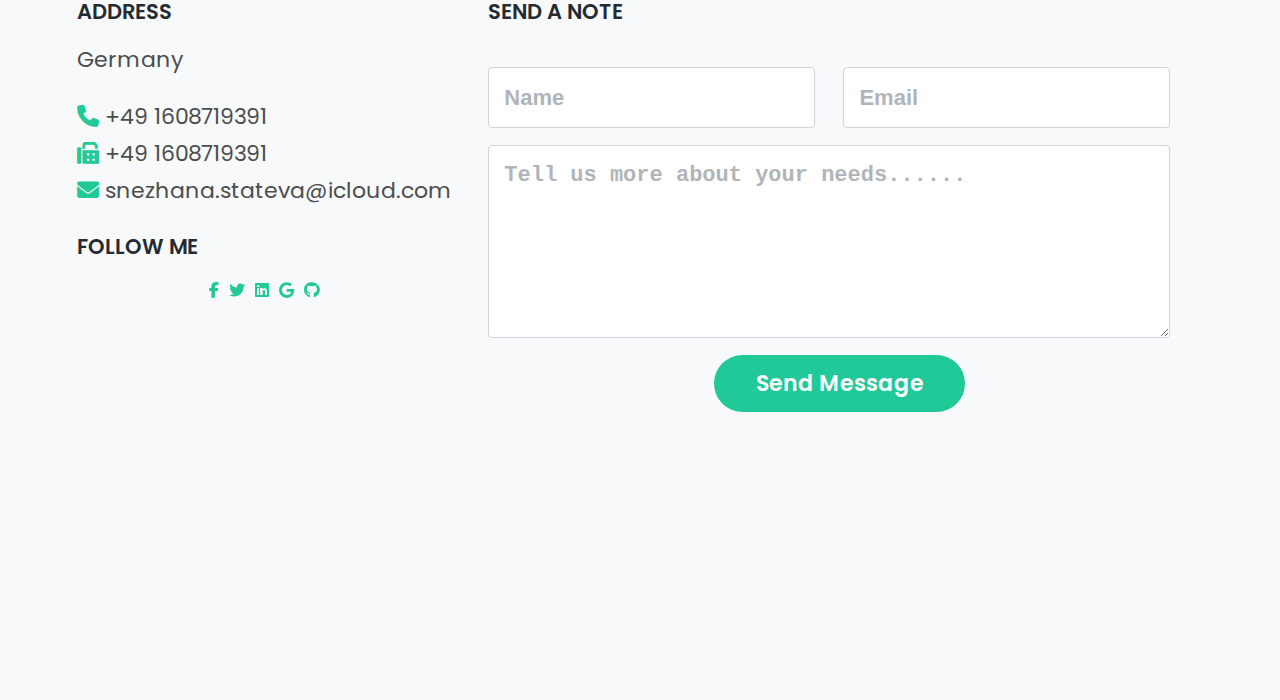
==== commit 06cc837f: "Update index.html" ====
--- a/index.html
+++ b/index.html
@@ -1,227 +1,353 @@
- 
 <!DOCTYPE html>
 <html lang="en">
 <head>
     <meta charset="UTF-8">
-    <meta http-equiv="X-UA-Compatible" content="IE=edge">
     <meta name="viewport" content="width=device-width, initial-scale=1.0">
-    <title> Stateva - Personal Portfolio Website </title>
-    <link rel="preload" as="image" imagesrcset="https://blog.thesimplifieddev.com/wp-content/uploads/2023/01/Portfolio-1-1024x510.jpg 1024w, https://blog.thesimplifieddev.com/wp-content/uploads/2023/01/Portfolio-1-1200x598.jpg 1200w, https://blog.thesimplifieddev.com/wp-content/uploads/2023/01/Portfolio-1.jpg 1324w" imagesizes="(max-width: 860px) 100vw, 860px" /><link rel="preload" as="font" href="https://blog.thesimplifieddev.com/wp-content/themes/smart-mag/css/icons/fonts/ts-icons.woff2?v2.4" type="font/woff2" crossorigin="anonymous" />
+    <title>Stateva Portfolio</title>
+    <link rel="preconnect" href="https://fonts.googleapis.com">
+    <link rel="preconnect" href="https://fonts.gstatic.com" crossorigin="">
+    <link href="https://fonts.googleapis.com/css2?family=Poppins:wght@100;200;300;400;500;600;700;800;900&amp;display=swap" rel="stylesheet">
+    <script src="https://cdnjs.cloudflare.com/ajax/libs/typed.js/2.0.11/typed.min.js" integrity="sha512-BdHyGtczsUoFcEma+MfXc71KJLv/cd+sUsUaYYf2mXpfG/PtBjNXsPo78+rxWjscxUYN2Qr2+DbeGGiJx81ifg==" crossorigin="anonymous"></script>
+    <link rel="stylesheet" href="https://pro.fontawesome.com/releases/v5.10.0/css/all.css" integrity="sha384-AYmEC3Yw5cVb3ZcuHtOA93w35dYTsvhLPVnYs9eStHfGJvOvKxVfELGroGkvsg+p" crossorigin="anonymous">
+    <link rel="stylesheet" href="https://cdnjs.cloudflare.com/ajax/libs/font-awesome/6.2.1/css/all.min.css">
     <link rel="stylesheet" href="style.css">
-   <link rel="stylesheet" href="https://cdn.jsdelivr.net/npm/boxicons@latest/css/boxicons.min.css">
- <link data-minify="1" rel="stylesheet" href="https://blog.thesimplifieddev.com/wp-content/cache/min/1/npm/boxicons@latest/css/boxicons.min.css?ver=1680857252">
-    
+    <script src="chrome-extension://mooikfkahbdckldjjndioackbalphokd/assets/prompt.js"></script>
 </head>
 <body>
-    <!-- Navbar  Section Start -->
-    <header>
-        <a href="#" class="logo">Snezhana <span>Stateva</span></a>
-        <div class="bx bx-menu" id="menu-icon"></div>
-        <ul class="navbar">
-            <li><a href="#home">Home</a></li>
-            <li><a href="#about">About</a></li>
-            <li><a href="#skills">Skills</a></li>
-            <li><a href="#services">Training</a></li>
-            <li><a href="#contact">Contact</a></li>
-            <div class="bx bx-moon" id="darkmode"></div>
-        </ul>
-    </header>
-    <!-- Navbar Section End -->
-    <!-- Home Section Start -->
-    <section class="home" id="home">
+    
+        <div class="header">
+            <a href="#" class="logo">Snezhana <strong>Stateva</strong></a>
+            <div class="navbar__listItem--mobile">
+              <input type="checkbox" id="btnControl">
+              <label class="navbar__barIcon" for="btnControl"><i class="fas fa-bars"></i></label>
+    
+              <ul class="mobileList">
+                <li class="mobileItem"><a href="#home">Home</a></li>
+                <li class="mobileItem"><a href="#about">About</a></li>
+                <li class="mobileItem"><a href="#summary">Resume</a></li>
+                <li class="mobileItem"><a href="#contact">Contact</a></li>
+              </ul>
+            </div>
+       
+          </div>
+    
+    <section class="section">
+        <div class="menu">
+            <div class="container">
+              <div class="img-menu">
+                <img src="./foto.jpg" alt="">
+               </div> 
+            <div class="nav-bar">
+                <ul class="nav">
+                    <li class="item item__active"><a href="#home">Home</a></li>
+                    <li class="item"><a href="#about">About</a></li>
+                    <li class="item"><a href="#summary">Resume</a></li>
+                    <li class="item"><a href="#contact">Contact</a></li>
+                  </ul>
+        </div>   
+                <p>@2023 Stateva Portfolio</p>
+             
+        </div>
+     
+      </div>
+        <!-- <div class="main-text"> -->
+      <div class="sections">
+                <!-- Home -->
+    <header id="home">
+        <div class="home__Container">
+          <div class="home__bgLayer">
+            <div class="home__Caption">
+              <h3 class="home__intro">Welcome</h3>
+              <h1 class="home__title"></h1>
+              <!-- <h1 class="home__title">I'm </h1> -->
+              <p class="home__desc">Germany</p>
+              <a href="mailto:snezhana.stateva@icloud.com" class="home__button">Hire Me</a>
+              <div class="home__arrow--click">
+               <a href="#about"><i class="fa-solid fa-chevron-down"></i></a> 
+              </div>
+            </div>
+          </div>
+        </div>
+      </header>
+           
+      <!-- About -->
+      <section id="about">
+        <div class="about__Container">
+          <h2 class="titleBackground">
+            About Me
+            <p class="text__overlap">Know Me More</p>
+          </h2>
+          <div class="about__desc">
+            <div class="about__parag">
+              <h2 class="about__title">
+                I'm <span class="aboutTitle__span">Snezhana Stateva,</span> a Junior Web
+                Developer
+              </h2>
+              <p class="aboutParag__desc">
+                Currently studying Java and actively seeking opportunities to apply my growing programming skills. 
+                Open to connecting with like-minded professionals and exploring new opportunities.
+                I find myself a very quick learner and passionate about new things and challenges at work.
+              </p>
+              <p class="aboutParag__desc">
+                I educate and drive myself to be a better person and constantly learn because I never settle. 
+                I always pay great attention to detail and try to give the best ideas. 
+                I am motivated and have excellent analytical skills, logical thinking, and problem-solving skills.
+              </p>
+            </div>
+            <div class="about__table">
+              <ul>
+                <li class="aboutTable__list"><b>Name:</b> Snezhana Stateva</li>
+                <li class="aboutTable__list">
+                  <b>Email:</b>
+                  <span class="aboutTable__list--active">snejigeorgieva@hotmail.com</span>
+                </li>
+                <li class="aboutTable__list"><b>Github:</b> <a href="https://github.com/Stateva91">https://github.com/Stateva</a></li>
+                <li class="aboutTable__list">
+                  <b>From:</b> Bulgaria, Germany
+                </li>
+              </ul>
+              <a class="about__button--active" href="./Stateva.pdf" target="_blank">Download CV</a>
+            </div>
+          </div>
         
-        <div class="social">
-            <a href="https://github.com/Stateva91"><i class="bx bxl-github"></i></a>
-            <a href="https://www.linkedin.com/in/snezhana-stateva-337547242/"><i class="bx bxl-linkedin"></i></a>
-            
-        </div>
-    
-      <div class="home-img">
-        <img src="Lovepik_com-450009631-Office work flat illustration.png" alt="">
-      </div>
-      <div class="hero"> 
-        <div class="cube"></div>
-        <div class="cube"></div>
-        <div class="cube"></div>
-        <div class="cube"></div>
-        <div class="cube"></div>
-        <div class="cube"></div>
-      
-      <div class="home-text">
-       
-        <span>Hello, World!</span>
-        <h1>I’m Snezhana Stateva</h1>
-        <h2>Junior developer </h2>
-        <p>Currently studying Java and actively seeking opportunities to apply my growing programming skills. 
-            Open to connecting with like-minded professionals and exploring new opportunities.
-             I find myself a very quick learner and passionate about new things and challenges at work.
-              I educate and drive myself to be a better person and constantly learn because I never settle. 
-              I always pay great attention to detail and try to give the best ideas. 
-              I am motivated and have excellent analytical skills, logical thinking, and problem-solving skills.</p>
-       <a  class="btn" href="mailto:snejigeorgieva@hotmail.com">Contact me</a>
- 
-      </div>
-      
-      </div>
-
-
+        </div>
+      </section>
+      <!-- Resume -->
+      <section id="summary">
+        <div class="summary__Container">
+          <h2 class="titleBackground">
+            Summary
+            <p class="text__overlap">Resume</p>
+          </h2>
+  
+         <div class="resume__container">
+            <div class="resume__column">
+              <h2 class="resume__title">My Education</h2>
+              <div class="resume__card">
+                <p class="card__year">2023- </p>
+                <h3 class="card__title">JavaScript Front-End and HTML & CSS</h3>
+                <p class="card__subtitle">Software University</p>
+                <p class="card__desc">
+                    Basic knowledge of web development, web browsers, 
+                    tools for HTML/CSS/DOM development and JavaScript,
+                    working with the DOM tree and with "events", 
+                    to do manipulations with them.
+                </p>
+                <a class="summary__button--active" href="https://softuni.bg/certificates/details/191075/b2028f1c" target="_blank">Show More</a>
+              </div>
+              <div class="resume__card">
+                <p class="card__year">05.2023 - 08.2023</p>
+                <h3 class="card__title">Java Advanced and OOP programming</h3>
+                <p class="card__subtitle">Software University</p>
+                <p class="card__desc">
+                    Working with linear data structures and their implementation in Java,
+                    working with streams, files and directories,
+                    creating template classes,software
+                    testing and software development design patterns.
+                </p>
+                <a class="summary__button--active" href="https://softuni.bg/certificates/details/181547/a4155b5b" target="_blank">Show More</a>
+              </div>
+              <div class="resume__card">
+                <p class="card__year">01.2023 - 04.2023</p>
+                <h3 class="card__title">Programming Fundamentals with Java</h3>
+                <p class="card__subtitle">Software University</p>
+                <p class="card__desc">
+                    More complex programming concepts and structures are 
+                    used such as: sheets, dictionaries, objects and classes.
+                    additional technologies such as HTML and CSS, 
+                    HTTP, bitwise operations and others...
+                   </p>
+                   <a class="summary__button--active" href="https://softuni.bg/certificates/details/169301/09887ffe" target="_blank">Show More</a>
+              </div>
+            </div>
+  
+            <div class="resume__column">
+              <h2 class="resume__title">My Experience</h2>
+              <div class="resume__card">
+                <p class="card__year">01.2023 - 03.2023</p>
+                <h3 class="card__title">QA Basics</h3>
+                <p class="card__subtitle">Software University</p>
+                <p class="card__desc">
+                    Includes basic concepts in the world of software testing such as:
+                    test principles, detecting, analyzing and documenting bugs,
+                    test scenarios and test cases, test levels and test types. 
+                    Working with specialized software for bug analysis and documentation.
+                </p>
+                <a class="summary__button--active" href="https://softuni.bg/certificates/details/153901/edf9c5da" target="_blank">Show More</a>
+              </div>
+              <div class="resume__card">
+                <p class="card__year">04.2022-06.2022</p>
+                <h3 class="card__title">Programming basics in Java</h3>
+                <p class="card__subtitle">Software University</p>
+                <p class="card__desc">
+                    Writing programming code at an entry level, 
+                    working with a development environment (IDE), 
+                    using variables and data, operators and expressions, 
+                    working with the console, using conditional
+                    constructions and loops.
+                </p>
+                <a class="summary__button--active" href="https://softuni.bg/certificates/details/134585/1c28729b" target="_blank">Show More</a>
+              </div>
+              <div class="resume__card">
+                <p class="card__year">2010 - 2014</p>
+                <h3 class="card__title">Business information systems</h3>
+                <p class="card__subtitle">University of Economics</p>
+                <p class="card__desc">
+                  Lisque persius interesset his et, in quot quidam persequeris
+                  vim, ad mea essent possim iriure. Lorem ipsum dolor sit amet 
+                  consectetur adipisicing elit. Inventore ducimus, odit, 
+                  qui voluptas fugit atque cumque dolorum recusandae iusto, 
+                  quidem blanditiis. Quo iure rerum repellendus 
+                </p>
+                <a class="summary__button--active" href="" target="_blank">Show More</a>
+              </div>
+            </div>
+          </div> 
+  
+          <h2 class="skills__title">My Skills</h2>
+          <div class="resume__container">
+            <div class="skills__column">
+              <div class="skill__bar">
+                <p class="bar__label">Web Design</p>
+                <p class="bar__label--perc">65%</p>
+                <div class="progress__wd">
+                  <div class="progressValue__wd"></div>
+                </div>
+              </div>
+  
+              <div class="skill__bar">
+                <p class="bar__label">HTML/CSS</p>
+                <p class="bar__label--perc">95%</p>
+                <div class="progress__htmlCSS">
+                  <div class="progressValue__htmlCSS"></div>
+                </div>
+              </div>
+  
+              <div class="skill__bar">
+                <p class="bar__label">JavaScript</p>
+                <p class="bar__label--perc">60%</p>
+                <div class="progress__js">
+                  <div class="progressValue__js"></div>
+                </div>
+              </div>
+            </div>
+            <div class="skills__column">
+              <div class="skill__bar">
+                <p class="bar__label">React JS</p>
+                <p class="bar__label--perc">40%</p>
+                <div class="progress__react">
+                  <div class="progressValue__react"></div>
+                </div>
+              </div>
+  
+              <div class="skill__bar">
+                <p class="bar__label">JAVA</p>
+                <p class="bar__label--perc">60%</p>
+                <div class="progress__java">
+                  <div class="progressValue__java"></div>
+                </div>
+              </div>
+  
+              <div class="skill__bar">
+                <p class="bar__label">MySQL</p>
+                <p class="bar__label--perc">70%</p>
+                <div class="progress__mySql">
+                  <div class="progressValue__mySql"></div>
+                </div>
+              </div>
+            </div>
+          </div>
+  
+          <div class="button__container">
+            <a class="summary__button" href="./Stateva.pdf" target="_blank">Download CV&nbsp;<i class="fa-sharp fa-solid fa-download"></i></a>
+          </div>
+        </div>
+      </section>
+      <!-- Contact -->
+      <section id="contact">
+        <div class="contact__Container">
+          <h2 class="titleBackground">
+            Contact
+            <p class="text__overlap">Get in Touch</p>
+          </h2>
+  
+          <div class="contact__wrap">
+            <div class="contact__data">
+              <h2 class="contactData__title">Address</h2>
+              <p class="contactData__address">
+                Germany
+                <br>
+               
+              </p>
+              <p class="contact__text">
+                <span class="address__icon"><i class="fa-solid fa-phone"></i></span>
+                +49 1608719391
+              </p>
+              <p class="contact__text">
+                <span class="address__icon">
+                  <i class="fa-solid fa-fax"></i></span>
+                  +49 1608719391
+              </p>
+              <p class="contact__text last__parag">
+                <span class="address__icon"><i class="fa-solid fa-envelope"></i></span>
+                snezhana.stateva@icloud.com
+              </p>
+              <h2 class="contactData__title">Follow Me</h2>
+  
+              <ul class="follow__icons">
+                <li class="follow__item">
+                  <i class="fa-brands fa-facebook-f"></i>
+                  <span class="tooltiptext__fb">Facebook</span>
+                </li>
+                <li class="follow__item">
+                  <i class="fa-brands fa-twitter"></i>
+                  <span class="tooltiptext__tw">Twitter</span>
+                </li>
+                <li class="follow__item">
+                  <i class="fa-brands fa-linkedin"></i>
+                  <span class="tooltiptext__dr">Linkedin</span>
+                </li>
+                <li class="follow__item">
+                  <i class="fa-brands fa-google"></i>
+                  <span class="tooltiptext__go">Google</span>
+                </li>
+                <li class="follow__item">
+                  <i class="fa-brands fa-github"></i>
+                  <span class="tooltiptext__gh">Github</span>
+                </li>
+              </ul>
+            </div>
+  
+            <div class="contact__form">
+              <h2 class="contactData__title">SEND A NOTE</h2>
+              <form action="" method="GET">
+              <input name="name" type="text" class="form__input" required="" placeholder="Name" fdprocessedid="c9u3o">
+              <input name="email" type="email" class="form__input" required="" placeholder="Email" fdprocessedid="pz7i2">
+              <div class="text__container">
+                <textarea name="text_msg" class="form__input" rows="5" required="" placeholder="Tell us more about your needs......"></textarea>
+              </div>
+              <div class="send__button">
+                <a href="mailto:snezhana.stateva@icloud.com" class="form__button">Send Message</a>
+              </div>
+            </form>
+            </div>
+          </div>
+        </div>
+      </section>
+           </div>
+    </div>
     </section>
-    <!-- Home Section End -->
-    <!-- About Section Start -->
-    <section class="about" id="about">
-        <div class="heading">
-            <h2>About Me</h2>
-            <span>Introduction</span>
-        </div>
-        <div class="about-container">
-            <div class="about-img">
-                <img src="main.jpg" alt="">
-            </div>
-            <div class="about-text">
-                <p>Student in SoftUni Sofia and studying in JS Front-End and completed courses in Java Advance, Java Fundamentals and QA Basics. Graduated from the University of Economics, Varna
-                    Bulgaria with a bachelor's degree in Business Information technology. Very motivated to learn new skills.</p>
-              <div class="information">
-                <div class="info-box">
-                   <!-- <i class="bx bxs-user"></i>
-                 <span>Name</span>--> 
-                </div>
-                <div class="info-box">
-                    <i class="bx bxs-user"></i>
-                    <span>+49 1608719391</span>
-                 </div>
-                 <div class="info-box">
-                    <i class="bx bxs-user"></i>
-                    <span>snezhana.stateva@icloud.com</span>
-                 </div>
-              </div>
-              <a href="/Stateva.pdf" class="btn" download>Check out my resume</a>
-             </div>
-        </div>
-     
-                  
-    </section>
-    <!-- About Section End -->
-    <!-- Skills Section Start -->
-    <section class="skills" id="skills">
-        <div class="heading">
-            <h2>Skills</h2>
-            <span>My Skills</span>
-        </div>
-        <div class="skills-container">
-            <div class="bars">
-                <div class="bars-box">
-                    <h3>JAVA</h3>
-                    <span>75%</span>
-                    <div class="light-bar"></div>
-                    <div class="percent-bar java-bar"></div>
-                </div>
-                     <div class="bars-box">
-                        <h3>CSS</h3>
-                        <span>50%</span>
-                        <div class="light-bar"></div>
-                        <div class="percent-bar css-bar"></div>
-                    </div>
-                    <div class="bars-box">
-                        <h3>Javascript</h3>
-                        <span>50%</span>
-                        <div class="light-bar"></div>
-                        <div class="percent-bar js-bar"></div>
-                    </div>
-                    
-                    <div class="bars-box">
-                        <h3>HTML</h3>
-                        <span>80%</span>
-                        <div class="light-bar"></div>
-                        <div class="percent-bar html-bar"></div>
-                    </div>
-
-                    <div class="bars-box">
-                        <h3>MySQL</h3>
-                        <span>70%</span>
-                        <div class="light-bar"></div>
-                        <div class="percent-bar mysql-bar"></div>
-                    </div>
-                   
-               
-                </div>
-                <div class="skills-img">
-                    <img src="img.png" alt="" width="100%">
-                </div>
-            </div>
-    
-            </section>
-    <!-- Skills Section End -->
-    <!-- Services Section Start -->
-    <section class="services" id="services">
-        <div class="heading">
-            <h2>My Training</h2>
-            <span>Certifications</span> 
-        </div>
-        <div class="services-container">
-            <div class="services-box">
-                <i class="bx bxl-java"></i>
-                <h3>Java OOP</h3>
-                <a href="https://softuni.bg/Certificates/Details/181547/a4155b5b">Learn More</a>
-            </div>
-            <div class="services-box">
-                <i class="bx bxl-java"></i>
-                 <h3>Programming Fundamentals with Java</h3>
-                <a href="https://softuni.bg/Certificates/Details/169301/09887ffe">Learn More</a>
-                
-            </div>
-            <div class="services-box">
-                <i class="bx bx-comment-check"></i>
-                <h3>QA-Basics</h3>
-                <a href="https://softuni.bg/Certificates/Details/153901/edf9c5da">Learn More</a>
-            </div>
-            <div class="services-box">
-                <i class="bx bxl-java"></i>
-                <h3>Programming Basics JAVA</h3>
-                <a href="https://softuni.bg/Certificates/Details/134585/1c28729b">Learn More</a>
-            </div>
-            <div class="services-box">
-                <i class="bx bxs-graduation"></i>
-                <h3>Business information systems-bachelor</h3>
-                <a href="https://softuni.bg/Certificates/Details/134585/1c28729b">Learn More</a>
-            </div>
-        </div>
-                
-    </section>
-    <!-- Services Section End -->
-    <!-- Contact Section Start -->
-    <section class="contact" id="contact">
-        <div class="heading">
-            <h2>Contact</h2>
-            <span>Connect With Me </span> 
-        </div>
-            <div class="contact-form">
-            <form action="#" method="post">
-                <label for="name">Name:</label>
-                <input type="text" name="name" id="name" placeholder="Your Name" required>
-                <label for="email">Email:</label>
-                <input type="email" name="email" id="email" placeholder="Your Email" required>
-                <label for="email">Message:</label>
-                <textarea name="message" id="message" cols="30" rows="10" placeholder="Write Message Here..." required></textarea>
-                <input type="submit" value="Send" class="contact-button">
-            </form>
-        </div> 
-    </section>
-    
-    <!-- Contact Section End -->
-   <!-- <div class="footer">
-        <h2>Follow Us</h2>
-        <div class="footer-social">
-            <a href="#"><i class="bx bxl-facebook"></i></a>
-            <a href="#"><i class="bx bxl-twitter"></i></a>
-        </div>-->
-    </div>
-        <div class="copyright">
-            © 2023, Stateva 
-            <p></p>
-        </div>
-        
-    <!-- Javascript -->
-    <script src="script.js"></script>
-<!-- <script>class RocketElementorAnimation{constructor(){this.deviceMode=document.createElement("span"),this.deviceMode.id="elementor-device-mode",this.deviceMode.setAttribute("class","elementor-screen-only"),document.body.appendChild(this.deviceMode)}_detectAnimations(){let t=getComputedStyle(this.deviceMode,":after").content.replace(/"/g,"");this.animationSettingKeys=this._listAnimationSettingsKeys(t),document.querySelectorAll(".elementor-invisible[data-settings]").forEach(t=>{const e=t.getBoundingClientRect();if(e.bottom>=0&&e.top<=window.innerHeight)try{this._animateElement(t)}catch(t){}})}_animateElement(t){const e=JSON.parse(t.dataset.settings),i=e._animation_delay||e.animation_delay||0,n=e[this.animationSettingKeys.find(t=>e[t])];if("none"===n)return void t.classList.remove("elementor-invisible");t.classList.remove(n),this.currentAnimation&&t.classList.remove(this.currentAnimation),this.currentAnimation=n;let s=setTimeout(()=>{t.classList.remove("elementor-invisible"),t.classList.add("animated",n),this._removeAnimationSettings(t,e)},i);window.addEventListener("rocket-startLoading",function(){clearTimeout(s)})}_listAnimationSettingsKeys(t="mobile"){const e=[""];switch(t){case"mobile":e.unshift("_mobile");case"tablet":e.unshift("_tablet");case"desktop":e.unshift("_desktop")}const i=[];return["animation","_animation"].forEach(t=>{e.forEach(e=>{i.push(t+e)})}),i}_removeAnimationSettings(t,e){this._listAnimationSettingsKeys().forEach(t=>delete e[t]),t.dataset.settings=JSON.stringify(e)}static run(){const t=new RocketElementorAnimation;requestAnimationFrame(t._detectAnimations.bind(t))}}document.addEventListener("DOMContentLoaded",RocketElementorAnimation.run);</script>-->
+  </div>
+    <script>
+        var typing = new Typed(".home__title", {
+          strings: [
+            "I'm Snezhana Stateva",
+            "I'm a Junior Web Developer.",
+          ],
+          typeSpeed: 150,
+          backSpeed: 80,
+          loop: true,
+        });
+      </script>
 </body>
 </html>
--- a/style.css
+++ b/style.css
@@ -1,593 +1,1217 @@
- 
-@import url(“https://fonts.googleapis.com/css2?family=Poppins:wght@200;300;400;500;600;700&display=swap”);
-* {
+*{
+    box-sizing: border-box;
+    line-height: 1.5; 
     margin: 0;
     padding: 0;
-    box-sizing: border-box;
-    list-style: none;
-    text-decoration: none;
+}
+:root{
+    --white__color:#fff;
+    --mainText__color:#4c4d4d;
+    --mainTitle__color:#252b33;
+    --secondText__color:#dc3545;
+    --button__color:#20c997;
+    --home__color:#dee3e4;
+    --black__color:#000;
+    --rate__color:gold;
+    --hoverButton__color:#1baa80;
+    --titleBG__color:rgba(222, 227, 228, 0.5);
+    --titleOL__color:#212529;
+    --number__color:#6c757d;
+    --secondButton__color:#6c6c6c;
+    --secondNav__color:#7b8084;
+    --placeholder__color:#b1b4b8;
+  }
+  
+
+
+body{
+    
+    display: block;
+    font-family: "Poppins", sans-serif;
+}
+html{
     scroll-behavior: smooth;
-    scroll-padding-top: 2rem;
-    font-family: “Poppins”, sans-serif;
-}
-:root {
-    --main-color: #033a80;
-    --bg-color: #fff;
-    --text-color: #0f0c27;
-    /*--hover: hsla(260, 100%, 51%, 0.825);*/
-    --hover: #fff(260, 100%, 51%, 0.825);
-    --big-font: 3.2rem;
-    --medium-font: 1.8rem;
-    --p-font: 0.941rem;
-}
-section {
-    padding: 50px 10%;
-}
-body.active {
-    --text-color: #fff;
-    --bg-color: #0f0c27;
-}
-body {
-    background: var(--bg-color);
-    color: var(--text-color);
-}
-*::selection {
-    color: var(--bg-color);
-    background: var(--main-color);
-}
-
-
-.heading {
-    text-align: center;
-}
-.heading h2 {
-    font-size: 30px;
-}
-.heading span {
-    font-size: var(--p-font);
-    color: rgb(2, 166, 70);
-}
-header {
+}
+.header{
+    height: 3em;
+    display: flex;
+    justify-content: space-around;
+    font-size: 2em;
+    background-color: #262626;
+    z-index: 100;
+    line-height: 54px;
+    margin-bottom: 1px;
     position: fixed;
     width: 100%;
+    padding: 0.5em;
+     
+}
+.header .logo{
+    color: cornsilk;
+    font-weight: 600;
+}
+ strong{
+    color: greenyellow;
+    font-weight: 800;
+ }
+a{
+    text-decoration: none;
+    
+}
+.section{
+    display: flex;
+    height: 1394px;
+    flex-direction: column;
+  
+     
+    }
+
+img{
+    /* border-radius: 50%; */
+    padding: 2.3em; 
+    width: 100%;
+    /* height: 100%; */
+    border-color: #343a40!important;
+    border-width: 5px;
+    border-radius:  50rem!important;
+    margin-top: 8.5em;
+}
+.img-menu{
+  border-color: #343a40!important;
+    border-width: 5px;
+}
+hr{
+    border-top: 0.01em solid rgb(175, 170, 170);
+}
+.menu{
+    width: 260px;
+    background-color: rgb(12, 12, 13);
+    text-transform: uppercase;
+    position:fixed;
+    height: 100%!important;
     top: 0;
-    right: 0;
-    z-index: 1000;
+
+}
+.portfolio{
+    color: white;
+    padding-left: 0.05em;
+    font-size: 16px;
+   margin-top: 25.5em;
+   text-align: center;
+
+    
+}
+ .menu ul {
+    list-style-type: none;
+    font-size: 20px;
+    line-height: 1.5em;
+    color: cornsilk;
+    font-weight: 400;
+    display: block;
+    
+    
+}
+.nav-bar{
+    display: flex!important;
+    flex-basis: auto;
+    white-space: pre-line;
+}
+.nav{
+   height: auto;
+   padding: 10px 0;
+   position: relative;
+  flex-direction: column;
+  width: 100%;
+  align-items: center;
+  list-style-type: none;
+}
+.nav-item{
+    text-align: center;
+   
+
+}
+.nav-link{
+    color: cornsilk;
+}
+.nav-item .active{
+  color: #ff9800;
+}
+.item.item__active a, .aboutTable__list--active {
+    color: var(--button__color);
+}
+.item > a, .socialItem a {
+    font-size: 22px;
+    text-decoration: none;
+    color: var(--white__color);
+    transition: 1s ease;
+}
+ .menu li{
+    text-align: center;
+}
+.menu p{
+    color: aliceblue;
+    padding-bottom: 20px;
+}
+.main-text{
+  background-image: url(./img/507640411.jpg);
+  background-repeat: no-repeat;
+  background-size: cover;
+  transition: background-image .3s ease-in .2s;
+  /* z-index: 0; */
+  background-attachment: fixed;
+  background-position: 50%;
+  height: 100%;
+   overflow:hidden;
+   width: 100%;
+   padding: 2.5em 2.5em;
+   text-align: center;
+   color: cornsilk;
+   
+}
+.main-text p{
+    margin-top: 25em;
+    text-align: center;
+}
+
+.container{
+    align-items: center;
     display: flex;
-    align-items: center;
+    flex-wrap: inherit;
     justify-content: space-between;
-    background: var(--bg-color);
-    padding: 13px 10%;
-    transition: 0.2s;
-    box-shadow: -3px -3px 7px #ffffff73,
-        2px 2px 5px rgba(94, 104, 121, 0.288);
-}
-header.shadow {
-    box-shadow: 0 0 4px rgb(14 55 54 / 15%);
-}
-.logo {
-    font-size: 1.61rem;
-    font-weight: 600;
-    color: var(--text-color);
-}
-.logo span {
-    font-size: 1.61rem;
-    font-weight: 600;
-    color: crimson;
-}
-.navbar {
-    display: flex;
-}
-.navbar a {
-    font-size: 1rem;
-    padding: 10px 20px;
-    color: var(--text-color);
-    font-weight: 500;
-}
-.navbar a:hover {
-    color: var(--hover);
-}
-#menu-icon {
-    font-size: 24px;
-    cursor: pointer;
-    z-index: 10001;
-    display: none;
-}
-#darkmode {
-    font-size: 22px;
-    cursor: pointer;
-}
-.home {
+    flex-direction: column;
+    height: 100%;
+}
+
+.hero-wrap {
+    overflow: hidden;
     position: relative;
-    width: 100%;
-    min-height: 100vh;
-    display: grid;
-    grid-template-columns: 0.2fr 1fr 1fr;
-    align-items: center;
-    gap: 1rem;
-}
-.home-img {
-    order: 3;
-    flex-direction: column;
-}
-.home-img img {
-    width: 100%;
-}
-.home-text span {
-    font-size: var(--medium-font);
-    font-weight: 500;
-    flex-direction: column;
-}
-.home-text h1 {
-    font-size: var(--big-font);
-    flex-direction: column;
-}
-.home-text h2 {
-    font-size: 1.1rem;
-    font-weight: 400;
-}
-.home-text p {
-    font-size: var(--p-font);
-    font-weight: 400;
-    margin: 0.7rem 0 1rem;
-}
-.social {
+}
+.hero-wrap .hero-mask {
+    z-index: 1;
+}
+
+.hero-wrap .hero-bg {
+    background-attachment: fixed;
+    background-position: 50%;
+    background-repeat: no-repeat;
+    background-size: cover;
+    -webkit-background-size: cover;
+    -moz-background-size: cover;
+    transition: background-image .3s ease-in .2s;
+    z-index: 0;
+}
+.hero-wrap .hero-content {
+    position: relative;
+    z-index: 2;
+}
+
+.my-auto {
+    margin-bottom: auto!important;
+    margin-top: auto!important;
+}
+
+.scroll-down-arrow {
+    bottom: 20px;
+    color: #fff;
+    font-size: 20px;
+    height: 32px;
+    left: 50%;
+    line-height: 32px;
+    margin-left: -16px;
+    position: absolute;
+    text-align: center;
+    width: 32px;
+    z-index: 3;
+}
+.text-white {
+    --bs-text-opacity: 1;
+    color: rgba(255,255,255,var(--bs-text-opacity))!important;
+    color: rgba(var(--bs-white-rgb),var(--bs-text-opacity))!important;
+}
+
+a, a:focus {
+    color: #20c997;
+    text-decoration: none;
+    transition: all .2s ease;
+}
+.scroll-down-arrow .animated {
+    animation: fadeInDown 1.5s infinite;
+    -webkit-animation: fadeInDown 1.5s infinite;
+    -moz-animation: fadeInDown 1.5s infinite;
+    -o-animation: fadeInDown 1.5s infinite;
+    position: relative;
+}
+.hero-bg {
+    background-image: url();
+}
+.primary-menu ul.navbar-nav>li:hover>a:not(.btn), .primary-menu ul.navbar-nav>li>a.active:not(.btn) {
+    color: #20c997;
+    transition: all .2s ease;
+}
+
+
+
+.typed-cursor {
+    opacity: 1;
+}
+
+
+  
+.fa-solid, .fas {
+    font-weight: 900;
+}
+.fa-solid, .fas {
+    font-weight: 900;
+}
+.fa-solid, .fab, .far, .fas {
+    -moz-osx-font-smoothing: grayscale;
+    -webkit-font-smoothing: antialiased;
+    display: var(--fa-display,inline-block);
+    font-style: normal;
+    font-variant: normal;
+    line-height: 1;
+    text-rendering: auto;
+}
+
+/******Home Section*******/
+.home__Container {
+    background-image: url(./img/507640411.jpg);
+    background-size: cover;
+    background-repeat: no-repeat;
+    background-position: center center;
+    height: 100vh;
+    margin-top: 80px;
+    color: var(--white__color);
+  }
+  
+  .home__bgLayer {
+    background-color: rgba(0, 0, 0, 0.7);
+    height: 100%;
+  }
+  
+  .home__Caption {
     display: flex;
     flex-direction: column;
-}
-.social a {
-    margin-bottom: 1rem;
-    font-size: 33px;
-    color: var(--text-color);
-}
-.social a:hover {
-    color: var(--hover);
-}
-.btn {
-    display: inline-block;
-    background: var(--main-color);
+    align-items: center;
+    justify-content: center;
+    height: 100%;
+    margin-top: 80px;
+  }
+  
+  .home__intro {
+    font-size: 28px;
+    margin-bottom: 16px;
+  }
+  
+  .home__title {
+    /* font-size: 58px; */
+    font-size: calc(28px + 3vw);
+    border-right: 4px solid #fff;
+  }
+  
+  .home__desc {
+    color: var(--home__color);
+    font-size: 21px;
+    margin-bottom: 24px;
+  }
+  
+  .home__button {
+    text-decoration: none;
+    cursor: pointer;
+    color: var(--button__color);
+    background-color: transparent;
+    border: 2px solid var(--button__color);
+    padding: 12.8px 41.6px;
+    margin: 8px 0;
+    font-size: 16px;
+    border-radius: 800px;
+    transition: 1s ease;
+  }
+  
+  .home__button:hover {
+    background-color: var(--button__color);
     color: #fff;
-    padding: 0.7rem 1.3rem;
-    border-radius: 0.5rem;
-}
-/*:hover {
-    background: var(--hover);
-}*/
-.about-container {
-    display: grid;
-    grid-template-columns: repeat(2, 1fr);
-    gap: 1rem;
-    margin-top: 2rem;
-}
-.about-img img {
-    width: 80%;
-    border-radius: 0.5rem;
-    box-shadow: 0 20px 5px 5px rgba(0,0,0,0.2);
-    animation: animate 5s ease-in-out infinite;
-    transition: all 1s ease-in-out;
-}
-@keyframes animate{
-    0%{
-        border-radius: 60% 40% 30% 70%/60% 30%
-        70% 40%;
-    }
-    50%{
-        border-radius: 30% 60% 70% 40%/50% 60%
-        30% 60%;
-    }
-    100%{
-        border-radius: 60% 40% 30% 70%/60% 30%
-        70% 40%;
-    }
-
-}
-.cv{
-    display:grid;
-    width: 80%;
+  }
+  
+  .home__arrow--click {
+    position: relative;
+    cursor: pointer;
+    margin-top: 80px;
+    transition: all .1s ease-in;
+    animation: ar_down 3s normal linear infinite;
+  }
+  
+  .home__arrow--click a{
+    color:var(--white__color);
+  }
+  
+  .home__arrow--click .fa-chevron-down {
+    font-size: 30px;
+  }
+  
+  @keyframes ar_down {
+    0% {
+      top: 0;
+      opacity: 0.25;
+    }
+    25%{
+      opacity: 0.5;
+    }
+    50% {
+      top: 5%;
+      opacity: 0.75;
+    }
+    100% {
+      top: 10%;
+      opacity: 1;
+    }
+  }
+
+
+/********About Section**********/
+
+#about {
+    padding: 250px 0 250px 20px;
+    color:var(--mainText__color);
+    margin: 0em 1em 0em 15em;
+  }
+  
+  h2.titleBackground {
+    position: relative;
+    margin: 0 auto;
+    text-align: center;
+    text-transform: uppercase;
+    /* font-size: 95px; */
+    font-size: calc(50px + 3vw);
+    font-weight: 600;
+    color: rgba(222, 227, 228, 0.5);
+  }
+  
+  .text__overlap {
+    position: absolute;
+    top: 33%;
+    width: 100%;
+    color: var(--titleOL__color);
+    text-transform: capitalize;
+    /* font-size: 36px; */
+    font-size: calc(30px + 0.3vw);
+  }
+  
+  .text__overlap::after {
+    display: block;
+    content: "";
+    width: 6%;
+    height: 3px;
+    background: var(--button__color);
+    position: absolute;
+    bottom: 0;
+    left: 50%;
+    transform: translate(-50%, 0);
+  }
+  
+  .about__desc {
+    display: flex;
+    justify-content: space-evenly;
+  }
+  
+  .about__table,
+  .about__parag {
+    margin-top: 48px;
+    padding: 0 12px;
+  }
+  
+  .about__parag {
+    max-width: 60%;
+  }
+  
+  .about__title {
+    font-size: 28px;
+    margin-bottom: 16px;
+    color: var(--mainTitle__color);
+  }
+  
+  .aboutTitle__span {
+    color: var(--button__color);
+  }
+  
+  .aboutParag__desc {
+    font-size: 22px;
+    margin-bottom: 16px;
+  }
+  
+  .about__table ul {
     height: auto;
-}
-.about-text p {
-    font-size: var(--p-font);
-    font-weight: 400;
-    text-align: justify;
-}
-.information {
-    margin: 1rem 0 1.4rem;
-}
-.information .info-box {
-    display: flex;
-    align-items: center;
-    margin-bottom: 1.4rem;
-}
-.information .info-box .bx {
+    list-style: none;
+    list-style-type: none;
+    color: var(--mainText__color);
     font-size: 22px;
-}
-.information .info-box span {
-    font-weight: 400;
-    margin-left: 1rem;
-}
-.skills-container {
-    display: grid;
-    grid-template-columns: repeat(2, 1fr);
-    align-items: center;
-    gap: 2rem;
-    margin-top: 4rem;
-}
-.skills-img img {
-    width: 90%;
-    padding-left: 4rem;
-    object-position: center;
-    animation: animate 5s ease-in-out infinite;
-    transition: all 1s ease-in-out;
-}
-@keyframes animate{
-    0%{
-        border-radius: 60% 40% 30% 70%/60% 30%
-        70% 40%;
-    }
-    50%{
-        border-radius: 30% 60% 70% 40%/50% 60%
-        30% 60%;
-    }
-    100%{
-        border-radius: 60% 40% 30% 70%/60% 30%
-        70% 40%;
-    }
-}
-.bars-box {
-    position: relative;
+    margin-bottom: 10px;
+  }
+  
+  .aboutTable__list {
+    border-bottom: 1px solid #eaeaea;
+    width: 100%;
+    padding: 12px 0;
+  }
+  
+  .aboutTable__list:last-child {
+    border-bottom: none;
+  }
+  
+  .about__button--active {
+    text-decoration: none;
+    cursor: pointer;
+    color: var(--white__color);
+    background-color: var(--button__color);
+    border: none;
+    padding: 12.8px 41.6px;
+    font-size: 22px;
+    box-shadow: 0px 5px 15px rgb(0 0 0 / 15%);
+    border-radius: 800px;
+    transition: 1s ease;
+  }
+  
+  .about__button--active:hover {
+    background-color:var(--hoverButton__color);
+  }
+  
+  .about__numbers {
+    max-width: 80%;
+    margin: 25px auto;
     display: flex;
     justify-content: space-between;
     align-items: center;
-    padding: 1rem 0;
-    margin-bottom: 1rem;
-}
-.bars-box h3,
-span {
-    font-size: 1.1rem;
+  }
+  
+  .number__data {
+    border-right: 1px dotted #eaeaea;
+    padding: 20px 12px;
+    text-align: center;
+  }
+  
+  .number__data:last-child {
+    border-right: unset;
+  }
+  
+  .aboutData__number {
+    color: var(--number__color);
+    font-size: 46px;
     font-weight: 500;
-}
-.light-bar {
+  }
+  
+  .aboutData__desc {
+    color: var(--mainText__color);
+    font-size: 16px;
+  }
+  
+
+  /*******Summary Section**********/
+#summary {
+    padding: 72px 0;
+    margin: auto;
+    margin: 0em 1em 0em 15em;
+  }
+  
+  .summary__Container {
+    max-width: 245em;
+    margin: auto;
+    padding: 0 24px;
+  }
+  
+  .resume__container {
+    display: flex;
+    flex-direction: row;
+    justify-content: flex-start;
+    align-items: center;
+  }
+  
+  .resume__column,
+  .skills__column {
+    padding: 0 24px;
+  }
+  
+  .skills__column {
+    width: calc(100% / 2);
+  }
+  
+  .resume__title {
+    color: var(--mainTitle__color);
+    font-size: 24px;
+    margin-bottom: 24px;
+  }
+  
+  .resume__card {
+    border-radius: 4px;
+    border: 1px solid #dee2e6;
+    background-color: var(--white__color);
+    padding: 24px;
+    margin-bottom: 24px;
+  }
+  
+  .card__year {
+    background-color: var(--button__color);
+    color: var(--white__color);
+    padding: 4.9px 9.1px;
+    margin-bottom: 16px;
+    font-size: 22px;
+    border-radius: 4px;
+    font-weight: 400;
+    text-align: center;
+    display: inline-block;
+  }
+  
+  .card__title {
+    color: var(--mainTitle__color);
+    font-size: 21px;
+    margin-bottom: 8px;
+  }
+  
+  .card__subtitle {
+    color: var(--secondText__color);
+    font-size: 22px;
+    margin-bottom: 16px;
+  }
+  .card__desc{
+    font-size: 20px;
+    margin-bottom: 25px;
+  }
+  .summary__button--active{
+    font-size: 22px;
+    border: 1px solid #20c997;
+    padding: 1px 8.5px 1.5px 8.5px;
+  }
+  
+  .skills__title {
+    color: var(--mainTitle__color);
+    margin: 24px 0;
+    font-size: 24px;
+    display: block;
+    width: 100%;
+    padding: 0 24px;
+  }
+  
+  .bar__label,
+  .bar__label--perc {
+    color: var(--titleOL__color);
+    font-weight: 500;
+    font-size: 18px;
+    margin-bottom: 8px;
+    text-transform: capitalize;
+    display: inline-block;
+  }
+  
+  .bar__label--perc {
+    float: right;
+  }
+  
+  .progress__wd,
+  .progress__htmlCSS,
+  .progress__js,
+  .progress__react,
+  .progress__java,
+  .progress__mySql {
+    background: #e9ecef;
+    margin-bottom: 24px;
+    justify-content: flex-start;
+    border-radius: 4px;
+    align-items: center;
+    position: relative;
+    padding: 0 5px 0 0;
+    display: flex;
+    height: 10px;
+    width: 100%;
+    margin-bottom: 24px;
+  }
+  
+  .progressValue__htmlCSS,
+  .progressValue__wd,
+  .progressValue__js,
+  .progressValue__react,
+  .progressValue__java,
+  .progressValue__mySql {
+    box-shadow: 0 10px 40px -10px var(--white__color);
+    border-radius: 4px 0px 0px 4px;
+    background: var(--button__color);
+    height: 10px;
+    width: 0;
+  }
+  
+  .progressValue__wd {
+    animation: wd 3s 2s normal forwards;
+  }
+  
+  @keyframes wd {
+    0% {
+      width: 0;
+    }
+    100% {
+      width: 65%;
+    }
+  }
+  
+  .progressValue__htmlCSS {
+    animation: htmlCSS 3s 2s normal forwards;
+  }
+  
+  @keyframes htmlCSS {
+    0% {
+      width: 0;
+    }
+    100% {
+      width: 95%;
+    }
+  }
+  
+  .progressValue__js {
+    animation: js 3s 2s normal forwards;
+  }
+  
+  @keyframes js {
+    0% {
+      width: 0;
+    }
+    100% {
+      width: 60%;
+    }
+  }
+  
+  .progressValue__react {
+    animation: react 3s 2s normal forwards;
+  }
+  
+  @keyframes react {
+    0% {
+      width: 0;
+    }
+    100% {
+      width: 40%;
+    }
+  }
+  
+  .progressValue__java {
+    animation: java 3s 2s normal forwards;
+  }
+  
+  @keyframes java {
+    0% {
+      width: 0;
+    }
+    100% {
+      width: 60%;
+    }
+  }
+  
+  .progressValue__mySql {
+    animation: mySql 3s 2s normal forwards;
+  }
+  
+  @keyframes mySql {
+    0% {
+      width: 0;
+    }
+    100% {
+      width: 70%;
+    }
+  }
+  
+  .button__container {
+    width: 250px;
+    margin: auto;
+  }
+  
+  .button__container a {
+    text-align: center;
+    display: flex;
+    justify-content: center;
+    align-items: center;
+  }
+  
+  .summary__button {
+    text-decoration: none;
+    margin-top: 48px;
+    cursor: pointer;
+    color: #6c6c6c;
+    background-color: var(--white__color);
+    border: 2px solid var(--number__color);
+    padding: 12.8px 41.6px;
+    font-size: 18px;
+    font-weight: 500;
+    border-radius: 800px;
+    transition: 1s ease;
+  }
+  
+  .summary__button:hover {
+    background-color: var(--secondButton__color);
+    color: var(--white__color);
+  }
+  
+
+/*********Contact Section************/
+
+#contact {
+    background-color: #f8f9fa;
+    padding: 72px 0 300px 0px;
+  }
+  
+  .contact__wrap {
+    max-width: 1150px;
+    margin: auto;
+    display: flex;
+    justify-content: space-evenly;
+  }
+  
+  .contact__data,
+  .contact__form {
+    margin-top: 48px;
+    padding: 0 12px;
+  }
+  
+  .contact__form {
+    max-width: 100%;
+    flex-grow: 1.5;
+    color: var(--mainText__color);
+    font-weight: 600;
+  }
+  
+  .contact__form input {
+    /* width: calc((98.5% / 2) - 24px ); */
+    width: calc((90%) / 2) ;
+    margin: 24px 12px 0 12px;
+    /* margin-top: 24px; */
+  }
+  
+  .text__container {
+    margin: 5px auto 10px auto;
+  }
+  
+  .text__container > textarea {
+    width: calc(90% + 28px);
+    margin: 12px 12px;
+  }
+  
+  ::placeholder {
+    color: var(--placeholder__color);
+    font-weight: 600;
+  }
+  
+  .contactData__title {
+    text-transform: uppercase;
+    margin-bottom: 16px;
+    font-size: 21px;
+    font-weight: 600;
+    color: var(--mainTitle__color);
+  }
+  
+  .contactData__address {
+    color: var(--mainText__color);
+    font-size: 22px;
+    margin-bottom: 24px;
+  }
+  
+  .contact__text {
+    font-size: 22px;
+    color:var(--mainText__color);
+    margin-bottom: 4px;
+  }
+  
+  p.last__parag {
+    margin-bottom: 24px;
+  }
+  
+  .address__icon {
+    color: var(--button__color);
+  }
+  
+  .follow__icons {
+    cursor: pointer;
+    list-style: none;
+    list-style-type: none;
+    display: flex;
+    justify-content: center;
+    align-items: center;
+  }
+  
+  .follow__item {
+    color: var(--button__color);
+    transition: 1s ease-in;
+    padding: 0 5px;
+    position: relative;
+  }
+  
+  .follow__item .tooltiptext__fb,
+  .follow__item .tooltiptext__tw,
+  .follow__item .tooltiptext__gh,
+  .follow__item .tooltiptext__dr,
+  .follow__item .tooltiptext__go {
+    visibility: hidden;
+    width: 80px;
+    background-color: var(--black__color);
+    color: var(--white__color);
+    text-align: center;
+    border-radius: 6px;
+    padding: 5px 0;
+    font-size: 12px;
+    /* Position the tooltip */
     position: absolute;
-    bottom: 0;
-    left: 0;
+    top: 100%;
+    z-index: 1;
+  }
+  
+  .follow__item:hover .tooltiptext__fb,
+  .follow__item:hover .tooltiptext__tw,
+  .follow__item:hover .tooltiptext__gh,
+  .follow__item:hover .tooltiptext__go,
+  .follow__item:hover .tooltiptext__dr{
+    visibility: visible;
+  }
+  
+  .follow__item:hover {
+    color: var(--hoverButton__color);
+  }
+  
+  .contact__form .contactData__title {
+    padding-left: 12px;
+  }
+  
+  .form__input {
+    padding: 13px 15.3px;
+    border: 1px solid #ced4da;
+    color: #656565;
+    font-size: 22px;
+    border-radius: 4px;
+    transition: border-color 0.15s linear, box-shadow 0.15s linear;
+  }
+  
+  .form__input:focus {
+    outline: none; /*!important; */
+    border: 1px solid rgb(188, 188, 253);
+    box-shadow: 0 0 10px #719ece;
+  }
+  
+  .form__button {
+    text-decoration: none;
+    cursor: pointer;
+    background-color: var(--button__color);
+    color: #fff;
+    border: unset;
+    padding: 12.8px 41.6px;
+    font-size: 22px;
+    border-radius: 800px;
+    transition: 1s ease;
+  }
+  
+  .send__button {
+    text-align: center;
     width: 100%;
-    height: 0.5rem;
-    background: hsla(260, 100%, 44%, 0.4);
-    border-radius: 0.5rem;
-}
-.percent-bar {
-    position: absolute;
-    bottom: 0;
-    left: 0;
-    height: 0.5rem;
-    background: var(--main-color);
-    border-radius: 0.5rem;
-}
-.html-bar {
-    width: 80%;
-}
-.java-bar {
-    width: 75%;
-}
-.css-bar {
-    width: 50%;
-}
-.js-bar {
-    width: 50%;
-}
-.mysql-bar {
-    width: 70%;
-}
-.services-container {
-    display: grid;
-    grid-template-columns: repeat(auto-fit, minmax(200px, auto));
-    justify-content: center;
-    gap: 1rem;
-    margin-top: 2rem;
-}
-.services-box {
-    padding: 20px;
-    width: 240px;
-    display: flex;
-    flex-direction: column;
-    align-items: center;
-    text-align: center;
-    border-radius: 0.5rem;
-    border-bottom: 2px solid var(--main-color);
-    box-shadow: 0 2px 7px rgb(14 55 54 / 15%);
-}
-.services-box:hover {
-    background-color: #02225a;
-}
-.services-box h3 {
-    font-size: 1rem;
-    font-weight: 600;
-    margin: 0.7rem 0 0.4rem;
-}
-.services-box:hover h3 {
-    color: #fff;
-}
-.services-box .bx {
-    padding-top: 2rem;
-    font-size: 54px;
-    color: var(--main-color);
-}
-.services-box:hover .bx {
-    color: #22cf91;
-}
-.services-box a {
-    color: var(--main-color);
-    font-size: var(--p-font);
-    font-weight: 500;
-}
-.services-box:hover a {
-    color: #8b8a8f;
-}
-.contact-form {
-    display: grid;
-    place-items: center;
-    margin-top: 2rem;
-}
-.contact-form form {
-    display: flex;
-    flex-direction: column;
-    width: 650px;
-}
-form, input, textarea {
-    padding: 15px;
-    border-radius: 0.5rem;
-    width: 100%;
-    border: none;
-    outline: none;
-    background: hsla(260, 100%, 44%, 0.1);
-    margin-bottom: 1rem;
-    color: var(--text-color);
-}
-form input::placeholder,
-textarea::placeholder {
-    color: var(--text-color);
-}
-form textarea {
-    resize: none;
-    height: 200px;
-}
-.contact-button {
-    width: 160px;
-    cursor: pointer;
-    background: #2768d9;
-    color: #fff;
-    justify-content: center;
-    text-transform: uppercase;
-    letter-spacing: 1px;
-    margin-left: 35%;
-}
-.contact-button:hover {
-    background: var(--hover);
-}
-.footer {
-    display: grid;
-    place-items: center;
-    padding: 20px;
-    color: #000;
-}
-.footer h2 {
-    font-size: 1.5rem;
-    margin-bottom: 1.6rem;
-    color: var(--text-color)
-}
-.footer-social a i {
-    color: rgb(107, 111, 161);
-    font-size: 25px;
-    margin-left: 10px;
-    text-align: center;
-    line-height: 40px;
-    background-color: #fff;
-    border-radius: 50%;
-    width: 40px;
-    height: 40px;
-}
-.copyright {
-    padding: 20px;
-    background: var(--main-color);
-    text-align: center;
-    color: #fff;
-}
-.copyright a {
-    color: #22cf91;
-}
-/* For Mobile */
-@media (max-width: 991px) {
-    header {
-        padding: 18px 4%;
-    }
-    section {
-        padding: 50px 4%;
-    }
-}
-@media (max-width: 881px) {
-    :root {
-        --big-font: 2.7rem;
-        --medium-font: 1.4rem;
-    }
-}
-@media (max-width: 768px) {
-    :root {
-        --big-font: 2.4rem;
-        --medium-font: 1.2rem;
-    }
-    header {
-        padding: 11px 4%;
-    }
-    #menu-icon {
-        display: initial;
-        color: var(--text-color);
-    }
-    header .navbar {
-        position: absolute;
-        top: -500px;
-        left: 0;
-        right: 0;
-        display: flex;
-        flex-direction: column;
-        background: var(--bg-color);
-        box-shadow: 0 4px 4px rgb(0 0 0 / 10%);
-        transition: 0.2s ease;
-        text-align: center;
-    }
-    .navbar.active {
-        top: 100%;
-    }
-    .navbar a {
-        padding: 1.5rem;
-        display: block;
-        background: var(--bg-color);
-    }
-    #darkmode {
-        position: absolute;
-        top: 1.4rem;
-        right: 2rem;
-    }
-    .scroll-down {
-        display: none;
-    }
-    .home {
-        /*grid-template-columns: 0.5fr 3fr;*/
-        grid-template-columns: 1fr ;
-    }
-    .home-text {
-        grid-column: 1/3;
-        padding-left: 1.4rem;
-        
-        
-    }
-    .home-img {
-        order: initial;
-    }
-    .about-container {
-        grid-template-columns: 1fr;
-    }
-    .about-img {
-        display: flex;
-        justify-content: center;
-    }
-    .skills-container {
-        grid-template-columns: 1fr;
-    }
-    .skills-img img {
-        padding-left: 0;
-    }
-    .skills-img {
-        padding-top: 2rem;
-        display: flex;
-        justify-content: center;
-    }
-    .contact-form form {
-        width: 300px;
-    }
-    .contact-button {
-        margin-left: 25%;
-    }
-}
-@media (max-width: 340px) {
-    :root {
-        --big-font: 1.7rem;
-        --medium-font: 1.1rem;
-    }
-    .home-text span {
-        font-size: 1rem;
-    }
-    .home-text h2 {
-        font-size: 0.9rem;
-        font-weight: 500;
-    }
-    .information .info-box span {
-        font-size: 1rem;
-    }
-    .contact-form form {
-        width: 300px;
-    }
-    .contact-button {
-        margin-left: 25%;
-    }
-}
-
-
-
-
-/*.hero {
-  
-  position:relative;
-  height: 100vh;
-  overflow: hidden;
+  }
+  
+  .send__button a {
+    margin: 20px 5px;
+  }
+  
+  .form__button:hover {
+    background-color: var(--hoverButton__color);
+    color: var(--white__color);
+  }
+  
  
-}*/
-
-
-.cube {
+  /******Mobile Bar******/
+.navbar__barIcon {
+  color: var(--white__color);
+  font-size: 35px;
+  cursor: pointer;
+  margin-left: 2em;
+}
+
+#btnControl {
+  display: none;
+}
+
+/* #btnControl:checked ~ ul.mobileList {
+  display: block;
+} */
+
+.mobileList {
+  display: none;
   position: absolute;
-  top: 80vh;
-  left: 45vw;
-  width: 10px;
-  height: 10px;
-  border: solid 1px #7156b0;
-  transform-origin: top left;
-  transform: scale(0) rotate(0deg) translate(-50%, -50%);
-  -webkit-animation: cube 12s ease-in forwards infinite;
-          animation: cube 12s ease-in forwards infinite;
-}
-.cube:nth-child(2n) {
-  border-color: #a769cd;
-}
-.cube:nth-child(2) {
-  -webkit-animation-delay: 2s;
-          animation-delay: 2s;
-  left: 25vw;
-  top: 40vh;
-}
-.cube:nth-child(3) {
-  -webkit-animation-delay: 4s;
-          animation-delay: 4s;
-  left: 75vw;
-  top: 50vh;
-}
-.cube:nth-child(4) {
-  -webkit-animation-delay: 6s;
-          animation-delay: 6s;
-  left: 90vw;
-  top: 10vh;
-}
-.cube:nth-child(5) {
-  -webkit-animation-delay: 8s;
-          animation-delay: 8s;
-  left: 10vw;
-  top: 85vh;
-}
-.cube:nth-child(6) {
-  -webkit-animation-delay: 10s;
-          animation-delay: 10s;
-  left: 50vw;
-  top: 10vh;
-}
-
-@-webkit-keyframes cube {
-  from {
-    transform: scale(0) rotate(0deg) translate(-50%, -50%);
-    opacity: 1;
-  }
-  to {
-    transform: scale(20) rotate(960deg) translate(-50%, -50%);
-    opacity: 0;
-  }
-}
-
-@keyframes cube {
-  from {
-    transform: scale(0) rotate(0deg) translate(-50%, -50%);
-    opacity: 1;
-  }
-  to {
-    transform: scale(20) rotate(960deg) translate(-50%, -50%);
-    opacity: 0;
-  }
-}+  top: 80px;
+  left: 0;
+  right: 0;
+  height: auto;
+  list-style: none;
+  list-style-type: none;
+  background-color: rgba(0, 0, 0, 0.7);
+}
+
+.mobileItem {
+  width: 90%;
+  margin: auto;
+  padding: 8px 0;
+  border-bottom: 1px solid rgba(234, 234, 234, 0.4);
+}
+.mobileItem:last-child {
+  border-bottom: unset;
+}
+.mobileItem a {
+  color: var(--white__color);
+  text-decoration: none;
+}
+
+
+  @media screen and (min-width: 991.98px) {
+    .navbar__listItem--mobile {
+      display: none;
+    }
+    .bullet__container--mobile {
+      display: none;
+    }
+  }
+  
+  @media screen and (max-width: 1199.98px) {
+    .services__cards {
+      margin: auto;
+    }
+    .contact__form  input,
+    .text__container > textarea {
+      width: calc(95%);
+    }
+  }
+  
+  @media screen and (max-width: 991.98px) {
+    #btnControl:checked ~ ul.mobileList {
+      display: block;
+    }
+    .menu{
+      display: none;
+    }
+    .header{
+      justify-content: space-around;
+    }
+    #about, #summary{
+      margin: auto;
+    }
+  
+    .navbar__socialItem,
+    .navbar__listItem {
+      display: none;
+    }
+   
+    .navbar__row {
+      width: 92%;
+    }
+  
+    .home__Container {
+      height: 100vh;
+      margin-top: 0px;
+    }
+  
+    .about__desc {
+      display: flex;
+      flex-direction: column;
+    }
+  
+    .about__parag,
+    .about__table {
+      min-width: 80%;
+      margin: auto;
+    }
+  
+    .about__parag {
+      text-align: center;
+    }
+  
+
+  
+    .contact__form {
+      max-width: 100%;
+      flex-grow: 0.5;
+    }
+  
+    .card__second {
+      display: none;
+    }
+  
+    .testCard__container {
+      max-width: calc(85%);
+    }
+  
+    .bullet__container--web {
+      display: none;
+    }
+  
+    .portfolio__gallery {
+      max-width: 700px;
+    }
+  
+    .portfolio__gallery {
+      column-count: 2;
+    }
+  }
+  
+  @media screen and (max-width: 767.98px) {
+    .text__overlap {
+      /* font-size: 25px; */
+      font-size: calc(22px + 0.3vw);
+    }
+    .menu{
+      display: none;
+    }
+    #about, #summary {
+      margin: auto;
+    }
+    .header .logo {
+      color: cornsilk;
+      font-weight: 400;
+  }
+  
+    .about__numbers {
+      width: 80%;
+      display: grid;
+      justify-content: center;
+      grid-template-columns: 200px 200px;
+      grid-row: auto auto;
+      grid-column-gap: 0px;
+      grid-row-gap: 0px;
+    }
+  
+    .aboutData__number {
+      width: 100%;
+    }
+  
+    .resume__container {
+      flex-direction: column;
+      width: 80%;
+      margin: auto;
+    }
+  
+    .skills__column {
+      width: calc(100% / 1);
+    }
+  
+    .number__data:first-child {
+      border-right: 1px dotted #eaeaea;
+      border-bottom: 1px dotted #eaeaea;
+    }
+  
+    .number__data:nth-child(2) {
+      border-left: 1px dotted #eaeaea;
+      border-right: unset;
+      border-bottom: 1px dotted #eaeaea;
+    }
+  
+    .number__data:nth-child(3) {
+      border-right: 1px dotted #eaeaea;
+      border-top: 1px dotted #eaeaea;
+    }
+  
+    .number__data:nth-child(4) {
+      border-left: 1px dotted #eaeaea;
+      border-top: 1px dotted #eaeaea;
+    }
+  
+    .service__row {
+      flex-direction: column;
+      width: calc(100% / 1);
+    }
+  
+    .services__card {
+      width: 100%;
+      margin: auto;
+    }
+  
+    .skills__title {
+      max-width: 80%;
+      margin: 20px auto;
+    }
+  
+    .card__data {
+      width: 100%;
+    }
+  
+  
+    .contact__wrap {
+      flex-direction: column;
+    }
+  
+    .contact__data,
+    .contact__form .contactData__title {
+      text-align: center;
+    }
+    
+    .contact__form .contactData__title {
+      padding: unset;
+    }
+  
+    .contact__data {
+      order: 1;
+    }
+  
+  }
+  
+  @media screen and (max-width: 575.98px) {
+    
+    .menu{
+      display: none;
+    }
+  }
+  
+  @media screen and (max-width: 550.98px) {
+    .home__Container {
+      height: 100vh;
+      margin-top: 0px;
+    }
+    /*.home__title {
+       font-size: 35px; 
+    }*/
+    .services__card {
+      width: 100%;
+    }
+    .menu{
+      display: none;
+    }
+  }
+  
+  @media screen and (max-width: 500px) {
+    /* h2.titleBackground {
+      font-size: 60px;
+    } */
+    h2.titleBackground {
+      font-size: calc(40px + 3vw);
+    }
+    .home__title {
+      font-size: calc(18px + 3vw)
+    }
+    /*.text__overlap {
+       font-size: 25px; */
+    /* font-size: calc(25px + 0.3vw); 
+    }*/
+  
+    .menu{
+      display: none;
+    }
+
+  }
+  
+  @media screen and (max-width: 399.98px) {
+    .aboutData__number {
+      font-size: 30px;
+    }
+    .about__numbers {
+      grid-template-columns: 100px 100px;
+    }
+    .card__data {
+      width: 100%;
+    }
+    .header .logo {
+      color: cornsilk;
+      font-weight: 200;
+  }
+  }
+  
+  @media screen and (max-width: 330.98px) {
+    .home__desc {
+      font-size: 18px;
+      text-align: center;
+    }
+  }
+  
